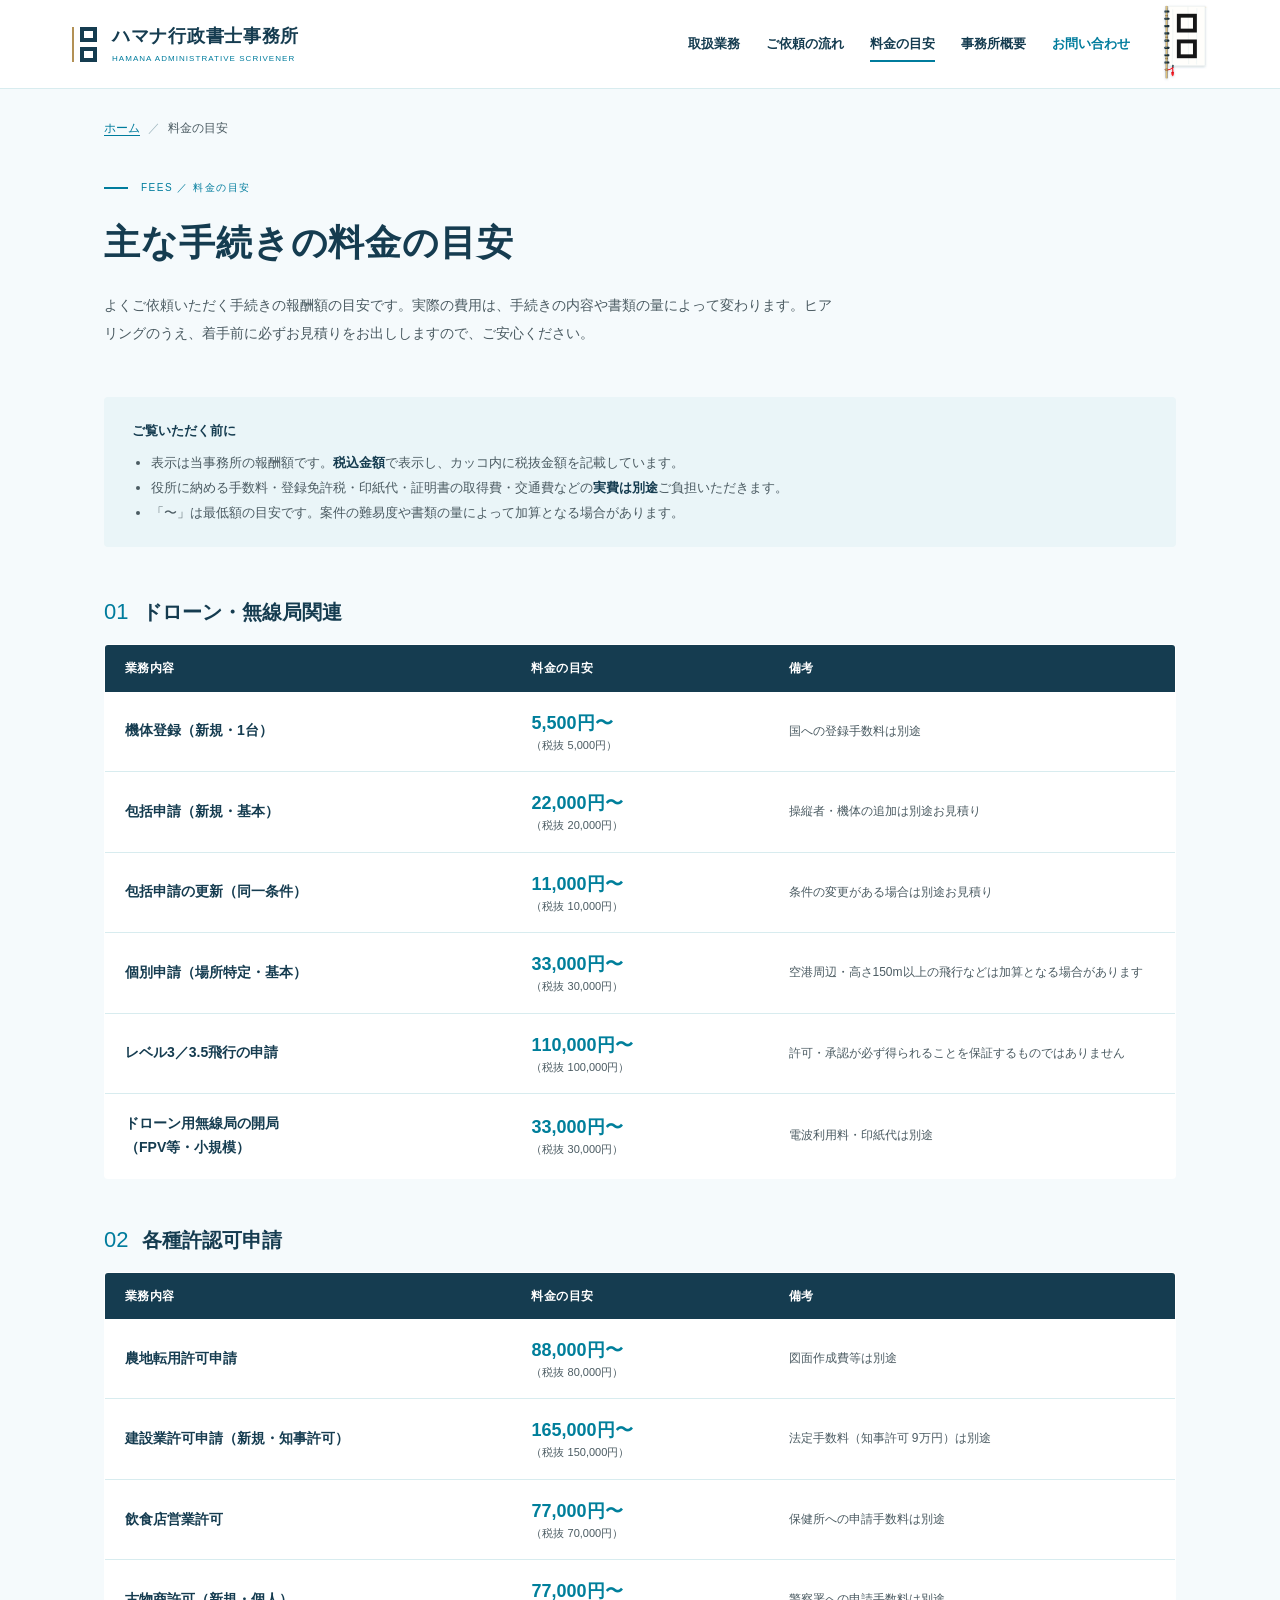
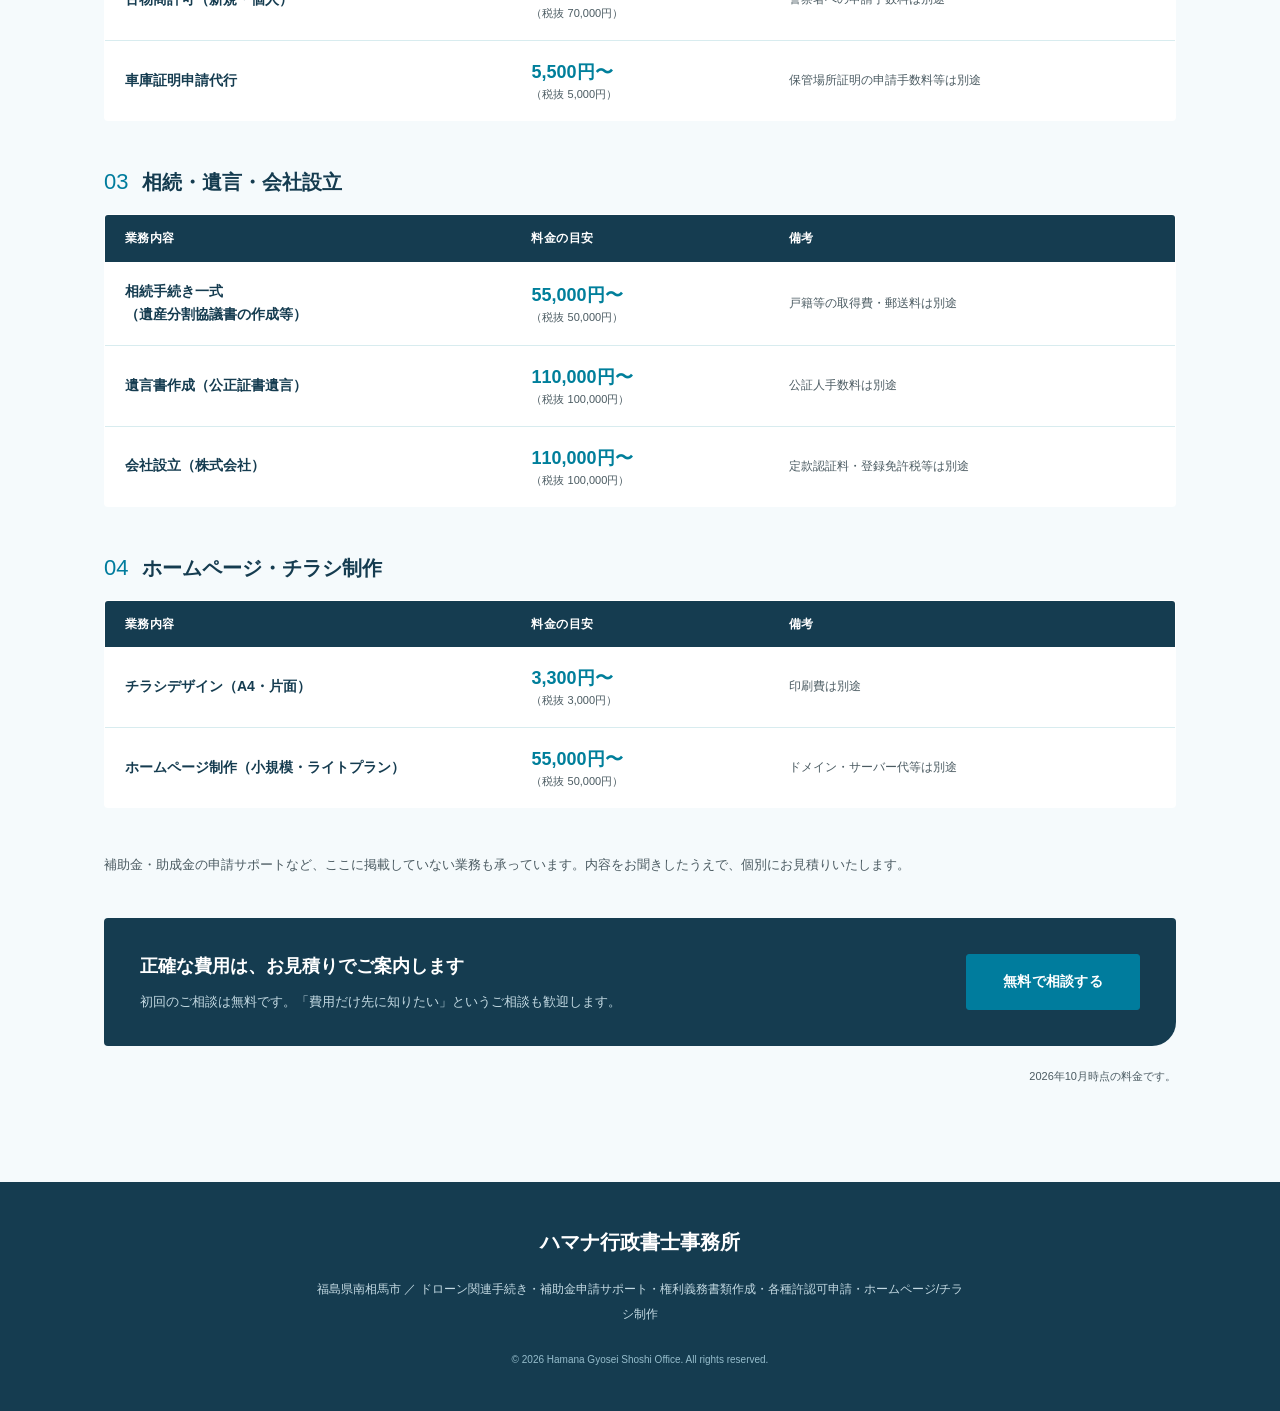
==== fees.html @ dace1928 "1013" ====
<!DOCTYPE html>
<html lang="ja">
<head>
<meta charset="UTF-8">
<meta name="viewport" content="width=device-width, initial-scale=1.0">
<title>料金の目安｜ハマナ行政書士事務所</title>
<meta name="description" content="ハマナ行政書士事務所の主な業務の料金の目安です。ドローンの機体登録・飛行許可申請、無線局の免許申請、許認可申請、相続・遺言、ホームページ・チラシ制作などの費用をご案内します。">
<link rel="icon" href="img/favicon.svg" type="image/svg+xml">
<link rel="icon" href="img/favicon.ico" sizes="any">
<link rel="icon" href="img/favicon-32.png" sizes="32x32" type="image/png">
<link rel="icon" href="img/favicon-192.png" sizes="192x192" type="image/png">
<link rel="apple-touch-icon" href="img/apple-touch-icon.png">
<link rel="stylesheet" href="css/style.css">
</head>
<body>

<!-- ヘッダー -->
<header class="site-header">
  <div class="header-inner">
    <a href="index.html" class="brand">
      <span class="brand-symbol" aria-hidden="true"><i></i><i></i></span>
      <span class="brand-wordmark">ハマナ行政書士事務所<small>HAMANA ADMINISTRATIVE SCRIVENER</small></span>
    </a>
    <nav class="site-nav" id="site-nav">
      <a href="index.html#services">取扱業務</a>
      <a href="index.html#flow">ご依頼の流れ</a>
      <a href="fees.html" aria-current="page">料金の目安</a>
      <a href="index.html#about">事務所概要</a>
      <a href="index.html#contact">お問い合わせ</a>
    </nav>
    <img src="img/flag.svg" alt="" class="header-flag" width="320" height="560">
    <button class="nav-toggle" id="nav-toggle" aria-label="メニューを開く" aria-expanded="false" aria-controls="site-nav">
      <span></span><span></span><span></span>
    </button>
  </div>
</header>

<main id="top" class="fees-page">

  <section class="fees">
    <p class="breadcrumb"><a href="index.html">ホーム</a><span aria-hidden="true">／</span>料金の目安</p>
    <div class="section-head">
      <p class="section-label">FEES ／ 料金の目安</p>
      <h1 class="fees-title">主な手続きの料金の目安</h1>
      <p class="section-desc">よくご依頼いただく手続きの報酬額の目安です。実際の費用は、手続きの内容や書類の量によって変わります。ヒアリングのうえ、着手前に必ずお見積りをお出ししますので、ご安心ください。</p>
    </div>

    <div class="fee-notice">
      <p class="fee-notice-title">ご覧いただく前に</p>
      <ul>
        <li>表示は当事務所の報酬額です。<strong>税込金額</strong>で表示し、カッコ内に税抜金額を記載しています。</li>
        <li>役所に納める手数料・登録免許税・印紙代・証明書の取得費・交通費などの<strong>実費は別途</strong>ご負担いただきます。</li>
        <li>「〜」は最低額の目安です。案件の難易度や書類の量によって加算となる場合があります。</li>
      </ul>
    </div>

    <!-- ドローン・無線局 -->
    <div class="fee-group" id="fee-drone">
      <h2 class="fee-group-title"><span class="fee-group-no">01</span>ドローン・無線局関連</h2>
      <table class="fee-table">
        <thead>
          <tr><th scope="col">業務内容</th><th scope="col">料金の目安</th><th scope="col">備考</th></tr>
        </thead>
        <tbody>
          <tr><th scope="row">機体登録（新規・1台）</th><td class="fee-price">5,500円〜<small>（税抜 5,000円）</small></td><td class="fee-note">国への登録手数料は別途</td></tr>
          <tr><th scope="row">包括申請（新規・基本）</th><td class="fee-price">22,000円〜<small>（税抜 20,000円）</small></td><td class="fee-note">操縦者・機体の追加は別途お見積り</td></tr>
          <tr><th scope="row">包括申請の更新（同一条件）</th><td class="fee-price">11,000円〜<small>（税抜 10,000円）</small></td><td class="fee-note">条件の変更がある場合は別途お見積り</td></tr>
          <tr><th scope="row">個別申請（場所特定・基本）</th><td class="fee-price">33,000円〜<small>（税抜 30,000円）</small></td><td class="fee-note">空港周辺・高さ150m以上の飛行などは加算となる場合があります</td></tr>
          <tr><th scope="row">レベル3／3.5飛行の申請</th><td class="fee-price">110,000円〜<small>（税抜 100,000円）</small></td><td class="fee-note">許可・承認が必ず得られることを保証するものではありません</td></tr>
          <tr><th scope="row">ドローン用無線局の開局<br class="only-wide">（FPV等・小規模）</th><td class="fee-price">33,000円〜<small>（税抜 30,000円）</small></td><td class="fee-note">電波利用料・印紙代は別途</td></tr>
        </tbody>
      </table>
    </div>

    <!-- 許認可 -->
    <div class="fee-group" id="fee-licenses">
      <h2 class="fee-group-title"><span class="fee-group-no">02</span>各種許認可申請</h2>
      <table class="fee-table">
        <thead>
          <tr><th scope="col">業務内容</th><th scope="col">料金の目安</th><th scope="col">備考</th></tr>
        </thead>
        <tbody>
          <tr><th scope="row">農地転用許可申請</th><td class="fee-price">88,000円〜<small>（税抜 80,000円）</small></td><td class="fee-note">図面作成費等は別途</td></tr>
          <tr><th scope="row">建設業許可申請（新規・知事許可）</th><td class="fee-price">165,000円〜<small>（税抜 150,000円）</small></td><td class="fee-note">法定手数料（知事許可 9万円）は別途</td></tr>
          <tr><th scope="row">飲食店営業許可</th><td class="fee-price">77,000円〜<small>（税抜 70,000円）</small></td><td class="fee-note">保健所への申請手数料は別途</td></tr>
          <tr><th scope="row">古物商許可（新規・個人）</th><td class="fee-price">77,000円〜<small>（税抜 70,000円）</small></td><td class="fee-note">警察署への申請手数料は別途</td></tr>
          <tr><th scope="row">車庫証明申請代行</th><td class="fee-price">5,500円〜<small>（税抜 5,000円）</small></td><td class="fee-note">保管場所証明の申請手数料等は別途</td></tr>
        </tbody>
      </table>
    </div>

    <!-- 相続・遺言・会社設立 -->
    <div class="fee-group" id="fee-documents">
      <h2 class="fee-group-title"><span class="fee-group-no">03</span>相続・遺言・会社設立</h2>
      <table class="fee-table">
        <thead>
          <tr><th scope="col">業務内容</th><th scope="col">料金の目安</th><th scope="col">備考</th></tr>
        </thead>
        <tbody>
          <tr><th scope="row">相続手続き一式<br class="only-wide">（遺産分割協議書の作成等）</th><td class="fee-price">55,000円〜<small>（税抜 50,000円）</small></td><td class="fee-note">戸籍等の取得費・郵送料は別途</td></tr>
          <tr><th scope="row">遺言書作成（公正証書遺言）</th><td class="fee-price">110,000円〜<small>（税抜 100,000円）</small></td><td class="fee-note">公証人手数料は別途</td></tr>
          <tr><th scope="row">会社設立（株式会社）</th><td class="fee-price">110,000円〜<small>（税抜 100,000円）</small></td><td class="fee-note">定款認証料・登録免許税等は別途</td></tr>
        </tbody>
      </table>
    </div>

    <!-- HP・チラシ -->
    <div class="fee-group" id="fee-creative">
      <h2 class="fee-group-title"><span class="fee-group-no">04</span>ホームページ・チラシ制作</h2>
      <table class="fee-table">
        <thead>
          <tr><th scope="col">業務内容</th><th scope="col">料金の目安</th><th scope="col">備考</th></tr>
        </thead>
        <tbody>
          <tr><th scope="row">チラシデザイン（A4・片面）</th><td class="fee-price">3,300円〜<small>（税抜 3,000円）</small></td><td class="fee-note">印刷費は別途</td></tr>
          <tr><th scope="row">ホームページ制作（小規模・ライトプラン）</th><td class="fee-price">55,000円〜<small>（税抜 50,000円）</small></td><td class="fee-note">ドメイン・サーバー代等は別途</td></tr>
        </tbody>
      </table>
    </div>

    <p class="fee-other">補助金・助成金の申請サポートなど、ここに掲載していない業務も承っています。内容をお聞きしたうえで、個別にお見積りいたします。</p>

    <div class="fee-cta">
      <div>
        <p class="fee-cta-title">正確な費用は、お見積りでご案内します</p>
        <p class="fee-cta-desc">初回のご相談は無料です。「費用だけ先に知りたい」というご相談も歓迎します。</p>
      </div>
      <a href="index.html#contact" class="btn btn-primary">無料で相談する</a>
    </div>

    <p class="fee-updated">2026年10月時点の料金です。</p>
  </section>

</main>

<footer class="site-footer">
  <div class="footer-inner">
    <p class="footer-brand">ハマナ行政書士事務所</p>
    <p class="footer-address">福島県南相馬市 ／ ドローン関連手続き・補助金申請サポート・権利義務書類作成・各種許認可申請・ホームページ/チラシ制作</p>
    <p class="footer-copy">&copy; 2026 Hamana Gyosei Shoshi Office. All rights reserved.</p>
  </div>
</footer>

<script src="js/script.js"></script>
</body>
</html>
---- css/style.css ----
/* ================================
   トークン
================================ */
:root{
  --bg: #F5FAFC;
  --bg-deep: #EAF6F7;
  --border: #D8ECEF;
  --ink: #153C50;
  --ink-soft: #4B5B62;
  --turquoise: #007C9D;
  --turquoise-deep: #007F9B;
  --pale-cyan: #B4E5DF;

  --font-body: 'Meiryo', 'メイリオ', sans-serif;
  --font-display: var(--font-body);
  --font-mono: var(--font-body);

  --max-width: 1200px;
}

*{ box-sizing: border-box; }

html{ scroll-behavior: smooth; }

body{
  margin: 0;
  background-color: var(--bg);
  color: var(--ink);
  font-family: var(--font-body);
  font-weight: 400;
  line-height: 1.85;
  -webkit-font-smoothing: antialiased;
}

@media (prefers-reduced-motion: reduce){
  html{ scroll-behavior: auto; }
  *{ animation: none !important; transition: none !important; }
}

a{ color: inherit; text-decoration: none; }

h1,h2,h3{ font-family: var(--font-display); font-weight: 800; margin: 0; color: var(--ink); }

img,svg{ display:block; max-width: 100%; }

:focus-visible{
  outline: 2px solid var(--turquoise);
  outline-offset: 3px;
}

.only-mobile{ display: none; }

/* ================================
   ヘッダー
================================ */
.site-header{
  position: sticky;
  top: 0;
  z-index: 50;
  background: var(--turquoise);
  border-bottom: 2px solid var(--ink);
}

.header-inner{
  max-width: var(--max-width);
  margin: 0 auto;
  padding: 16px 24px;
  display: flex;
  align-items: center;
  gap: 24px;
}

.brand{
  display: flex;
  align-items: center;
  gap: 10px;
  margin-right: auto;
}

.brand-logo{ height: 80px; width: auto; }

.site-nav{ display: flex; gap: 28px; font-size: .92rem; }
.site-nav a{ position: relative; padding: 4px 0; color: #fff; }
.site-nav a::after{
  content: "";
  position: absolute;
  left: 0; right: 0; bottom: -2px;
  height: 2px;
  background: var(--ink);
  transform: scaleX(0);
  transform-origin: left;
  transition: transform .25s ease;
}
.site-nav a:hover::after{ transform: scaleX(1); }

.nav-toggle{
  display: none;
  flex-direction: column;
  justify-content: center;
  gap: 5px;
  width: 32px;
  height: 32px;
  background: none;
  border: none;
  cursor: pointer;
  padding: 0;
}
.nav-toggle span{
  height: 1.5px;
  background: #fff;
  width: 100%;
  transition: transform .2s ease, opacity .2s ease;
}

/* ================================
   ヒーロー
================================ */
.hero{
  position: relative;
  max-width: var(--max-width);
  margin: 0 auto;
  padding: 96px 24px 120px;
  overflow: visible;
}

.hero-inner{ max-width: 640px; }

.eyebrow{
  font-family: var(--font-mono);
  font-size: .78rem;
  letter-spacing: .14em;
  color: var(--turquoise);
  margin: 0 0 22px;
}

.hero-lead{
  margin: 28px 0 40px;
  color: var(--ink-soft);
  font-size: 1rem;
  max-width: 46ch;
}

.btn{
  display: inline-block;
  padding: 14px 30px;
  font-size: .92rem;
  font-family: var(--font-body);
  font-weight: 700;
  letter-spacing: .02em;
  border: 1px solid var(--turquoise);
  cursor: pointer;
  transition: background .2s ease, color .2s ease, border-color .2s ease;
}
.btn-primary{ background: var(--turquoise); border-color: var(--turquoise); color: #fff; }
.btn-primary:hover{ background: var(--turquoise-deep); border-color: var(--turquoise-deep); }
.btn-block{ width: 100%; text-align: center; }

/* ================================
   ミシン目区切り
================================ */
.perforation{
  max-width: var(--max-width);
  margin: 0 auto;
  border-top: 2px dashed var(--pale-cyan);
}

/* ================================
   共通：セクション見出し
================================ */
.section-head{
  max-width: var(--max-width);
  margin: 0 auto;
  padding: 88px 24px 40px;
}
.section-label{
  font-family: var(--font-mono);
  font-size: .76rem;
  letter-spacing: .12em;
  color: var(--turquoise);
  margin: 0 0 18px;
}
.section-head h2{
  font-size: clamp(1.5rem, 3vw, 2rem);
  line-height: 1.6;
}
.section-desc{
  margin-top: 20px;
  color: var(--ink-soft);
  max-width: 62ch;
  font-size: .95rem;
}

/* ================================
   取扱業務
================================ */
.services{ max-width: var(--max-width); margin: 0 auto; padding: 0 24px 40px; }

.service-grid{
  display: grid;
  grid-template-columns: repeat(2, 1fr);
  gap: 1px;
  background: var(--border);
  border: 1px solid var(--border);
}

.service-card{
  display: block;
  background: var(--bg);
  padding: 40px 36px;
  position: relative;
  text-decoration: none;
  transition: background .2s ease;
}

.service-card-wide{ grid-column: 1 / -1; }
.service-card-wide .card-desc,
.service-card-wide .card-list{ max-width: 640px; }

.service-card:hover,
.service-card:focus-visible{
  background: var(--pale-cyan);
}

.card-no{
  font-family: var(--font-mono);
  font-size: .72rem;
  letter-spacing: .08em;
  color: var(--turquoise);
  margin: 0 0 22px;
}

.card-icon{ width: 44px; height: 44px; color: var(--turquoise); margin-bottom: 20px; }
.card-icon svg{ width: 100%; height: 100%; }

.card-title{
  font-size: 1.2rem;
  font-weight: 800;
  line-height: 1.5;
  margin-bottom: 16px;
}

.card-desc{
  color: var(--ink-soft);
  font-size: .88rem;
  margin: 0 0 20px;
}

.card-list{
  list-style: none;
  margin: 0 0 24px;
  padding: 20px 0 0;
  border-top: 1px solid var(--border);
}

.card-list li{
  position: relative;
  padding-left: 22px;
  font-size: .88rem;
  color: var(--ink);
}

.card-list li + li{ margin-top: 10px; }

.card-list li::before{
  content: "✓";
  position: absolute;
  left: 0;
  top: 0;
  color: var(--turquoise);
  font-family: var(--font-mono);
  font-size: .82rem;
}

.card-more{
  display: inline-flex;
  align-items: center;
  gap: 6px;
  font-family: var(--font-mono);
  font-size: .78rem;
  letter-spacing: .06em;
  color: var(--turquoise);
}

.card-more span{ transition: transform .2s ease; }
.service-card:hover .card-more span{ transform: translateX(4px); }

/* ================================
   ご依頼の流れ
================================ */
.flow{ max-width: var(--max-width); margin: 0 auto; padding: 0 24px 40px; }

.flow-list{
  list-style: none;
  margin: 0;
  padding: 0;
  display: grid;
  grid-template-columns: repeat(4, 1fr);
  gap: 0;
}

.flow-step{
  padding: 32px 28px 32px 0;
  border-top: 1px solid var(--border);
  position: relative;
}

.flow-num{
  display: block;
  font-family: var(--font-mono);
  font-size: 1.6rem;
  color: var(--turquoise);
  opacity: .7;
  margin-bottom: 16px;
}

.flow-step h3{ font-size: 1rem; font-weight: 700; margin-bottom: 10px; }
.flow-step p{ font-size: .86rem; color: var(--ink-soft); margin: 0; }

/* ================================
   事務所概要
================================ */
.about{ max-width: var(--max-width); margin: 0 auto; padding: 0 24px 40px; }

.about-card{
  border: 1px solid var(--turquoise);
  padding: 6px;
}

.about-table{ margin: 0; border: 1px solid var(--border); }

.about-row{
  display: grid;
  grid-template-columns: 180px 1fr;
  border-top: 1px solid var(--border);
}
.about-row:first-child{ border-top: none; }

.about-row dt{
  margin: 0;
  padding: 18px 22px;
  font-family: var(--font-mono);
  font-size: .82rem;
  color: var(--turquoise-deep);
  background: var(--pale-cyan);
  border-right: 1px solid var(--border);
}
.about-row dd{
  margin: 0;
  padding: 18px 22px;
  font-size: .92rem;
}

/* ================================
   お問い合わせ
================================ */
.contact{ max-width: var(--max-width); margin: 0 auto; padding: 0 24px 120px; }

.form-row-group{
  display: grid;
  grid-template-columns: 1fr 1fr;
  gap: 0 32px;
}

.form-row{ margin-bottom: 22px; }
.form-row label{
  display: block;
  font-size: .86rem;
  margin-bottom: 8px;
  color: var(--ink-soft);
}
.req{
  font-family: var(--font-mono);
  font-size: .65rem;
  color: var(--turquoise-deep);
  border: 1px solid var(--turquoise-deep);
  padding: 1px 6px;
  margin-left: 8px;
  vertical-align: middle;
}
.form-row input,
.form-row select,
.form-row textarea{
  width: 100%;
  padding: 12px 14px;
  font-family: var(--font-body);
  font-size: .92rem;
  background: #fff;
  border: 1px solid var(--border);
  color: var(--ink);
}
.form-row input:focus,
.form-row select:focus,
.form-row textarea:focus{
  border-color: var(--turquoise);
}

.form-note{
  margin-top: 16px;
  font-size: .76rem;
  color: var(--ink-soft);
  line-height: 1.7;
}

/* ================================
   フッター
================================ */
.site-footer{
  border-top: 1px solid var(--ink);
  padding: 40px 24px;
}
.footer-inner{
  max-width: var(--max-width);
  margin: 0 auto;
  text-align: center;
}
.footer-brand{ font-family: var(--font-display); font-weight: 800; font-size: 1rem; margin: 0 0 10px; }
.footer-address{ font-size: .78rem; color: var(--ink-soft); margin: 0 0 14px; }
.footer-copy{ font-family: var(--font-mono); font-size: .68rem; color: var(--ink-soft); margin: 0; }

/* ================================
   レスポンシブ
================================ */
@media (max-width: 900px){
  .service-grid{ grid-template-columns: 1fr; }
  .flow-list{ grid-template-columns: repeat(2, 1fr); }
  .flow-step{ padding-right: 0; }
  .form-row-group{ grid-template-columns: 1fr; }

  .site-nav{
    position: fixed;
    top: 66px;
    left: 0;
    right: 0;
    background: var(--bg);
    border-bottom: 1px solid var(--border);
    flex-direction: column;
    gap: 0;
    padding: 8px 24px 20px;
    transform: translateY(-8px);
    opacity: 0;
    pointer-events: none;
    transition: transform .2s ease, opacity .2s ease;
  }
  .site-nav.is-open{
    transform: translateY(0);
    opacity: 1;
    pointer-events: auto;
  }
  .site-nav a{ padding: 12px 0; border-top: 1px solid var(--border); color: var(--ink); }

  .nav-toggle{ display: flex; }
}

@media (max-width: 640px){
  .only-mobile{ display: inline; }

  .hero{ padding: 64px 20px 72px; }
  .service-card{ padding: 32px 24px; }
  .card-title{ font-size: 1.08rem; }
  .about-row{ grid-template-columns: 1fr; }
  .about-row dt{ border-right: none; border-bottom: 1px solid var(--border); }
}

/* 空色のバナーと旗のモチーフを軸にした共通レイアウト */
.sr-only{position:absolute;width:1px;height:1px;padding:0;margin:-1px;overflow:hidden;clip:rect(0,0,0,0);white-space:nowrap;border:0}
section[id],main[id]{scroll-margin-top:100px}
.site-header{background:rgba(255,255,255,.97);border-bottom:1px solid var(--border)}
.header-inner{min-height:88px;padding:18px 32px;gap:32px}
.brand{gap:13px;flex-shrink:0}
.brand-symbol{width:27px;display:grid;gap:5px;border-left:2px solid #b39155;padding-left:6px}
.brand-symbol i{display:block;width:17px;height:15px;border:4px solid var(--ink)}
.brand-wordmark{font-size:18px;font-weight:800;letter-spacing:.04em;line-height:1.5}
.brand-wordmark small{display:block;font-size:8px;font-weight:500;letter-spacing:.13em;color:var(--turquoise);margin-top:3px}
.site-nav{gap:26px;font-size:13px;font-weight:700}
.site-nav a{color:var(--ink);white-space:nowrap}
.site-nav a:last-child{color:var(--turquoise)}
.header-flag{flex-shrink:0;height:80px;width:auto;margin:-14px 0}
.nav-toggle{flex-shrink:0;width:40px;height:40px;padding:7px}
.nav-toggle span{background:var(--ink);height:2px}
.nav-toggle[aria-expanded="true"] span:first-child{transform:translateY(7px) rotate(45deg)}
.nav-toggle[aria-expanded="true"] span:nth-child(2){opacity:0}
.nav-toggle[aria-expanded="true"] span:last-child{transform:translateY(-7px) rotate(-45deg)}
.hero{max-width:1440px;padding:24px 32px 0}
.hero-banner{width:100%;height:auto;border-radius:5px 5px 48px 5px;background:#007ca9}
.hero-inner{max-width:1136px;margin:auto;padding:54px 0 60px;display:grid;grid-template-columns:1fr 1.15fr;gap:72px;align-items:start}
.eyebrow{font-size:10px;letter-spacing:.15em;margin:0;padding-top:7px}
.eyebrow span{display:block;margin-top:18px;font-family:var(--font-body);font-size:clamp(21px,2.5vw,29px);font-weight:700;letter-spacing:.025em;color:var(--ink);line-height:1.8}
.hero-lead{max-width:none;margin:0;font-size:14px;line-height:2.2}
.perforation{border-top:1px solid var(--border);max-width:1136px}
.services,.flow,.about,.contact{padding:0 32px 88px}
.section-head{padding:72px 0 36px;max-width:none}
.section-label{font-size:10px;letter-spacing:.15em;font-weight:500;margin-bottom:16px;display:flex;align-items:center;gap:13px}
.section-label::before{content:"";width:24px;height:2px;background:var(--turquoise)}
.section-head h2{font-size:clamp(25px,3vw,36px);letter-spacing:.025em;line-height:1.6}
.section-desc{font-size:14px;max-width:740px;line-height:2}
.service-grid{gap:20px;background:none;border:0}
.service-card{padding:36px;background:#fff;border:1px solid var(--border);border-radius:4px 4px 24px 4px;display:flex;flex-direction:column;transition:transform .2s,border-color .2s,box-shadow .2s}
.service-card:hover,.service-card:focus-visible{background:#fff;border-color:#75c7d6;transform:translateY(-3px);box-shadow:0 12px 28px #153c500b}
.service-card:first-child{border-top:4px solid #0d96b6;background:#edf8fb}
.card-no{font-size:10px;margin-bottom:24px}
.card-icon{width:120px;height:88px;margin-bottom:22px;flex-shrink:0}
.card-title{font-size:22px;line-height:1.55;margin-bottom:18px}
.card-desc{font-size:13px;line-height:2}
.card-list{font-size:13px;margin-bottom:26px}
.card-list li{font-size:13px}
.card-more{margin-top:auto;justify-content:space-between;padding-top:18px;border-top:1px solid var(--border);font-family:var(--font-body);font-weight:700;font-size:12px}
.card-more span{font-size:22px;line-height:1}
.service-card-wide{background:var(--ink);color:white;position:relative}
.service-card-wide:hover,.service-card-wide:focus-visible{background:#1c4b61}
.service-card-wide .card-title,.service-card-wide .card-list li{color:white}
.service-card-wide .card-desc{color:#d8e9ef;max-width:850px}
.service-card-wide .card-no,.service-card-wide .card-icon,.service-card-wide .card-more,.service-card-wide .card-list li::before{color:#86deed}
.service-card-wide .card-list,.service-card-wide .card-more{border-color:#ffffff30}
.flow-list{gap:24px}
.flow-step{padding:24px 0 0;border-top:2px solid #b8dfe7}
.flow-num{font-size:32px;opacity:1;font-weight:400;margin-bottom:18px}
.flow-step h3{font-size:16px}
.flow-step p{font-size:13px;line-height:2}
.about{display:grid;grid-template-columns:1fr 1.65fr;gap:64px;padding-top:80px}
.about .section-head{padding:0}
.about-card{padding:0;border:0;background:#fff;border-radius:4px;overflow:hidden}
.about-table{border:0}
.about-row{grid-template-columns:125px 1fr}
.about-row dt{background:#eaf5f8;border:0;padding:22px 20px;font-family:var(--font-body);font-size:12px;font-weight:700}
.about-row dd{padding:22px 24px;font-size:13px;line-height:1.9}
.contact{max-width:960px;padding-bottom:96px}
.contact .section-head{text-align:center}
.contact .section-label{justify-content:center}
.contact .section-desc{margin:20px auto 0}
.contact-form{padding:40px;background:#fff;border:1px solid var(--border);border-radius:6px 6px 28px 6px}
.contact-status{font-size:13px;padding:16px 20px;background:#eff7fa;border-left:3px solid #168ca9;margin:0 0 30px;color:var(--ink-soft)}
.contact-status.is-error{background:#fdf1f0;border-left-color:#c0392b;color:#7a2a22}
.form-row label{font-size:13px;font-weight:700;color:var(--ink)}
.form-row input,.form-row select,.form-row textarea{font-size:16px;border-radius:3px;min-width:0;max-width:100%;background:#fbfdfe}
.form-row textarea{resize:vertical}
.btn{border-radius:3px;font-size:14px}
.btn:disabled{background:#dce8ed;border-color:#dce8ed;color:#506974;cursor:not-allowed}
.form-note{text-align:center}
.site-footer{background:#153c50;color:#fff;border:0;padding:42px 32px}
.footer-brand{font-size:20px;color:white}
.footer-address{max-width:650px;margin:16px auto 24px;color:#c4dae3;line-height:2}
.footer-copy{color:#96bdcc;font-size:10px}
@media(min-width:901px){.site-nav{visibility:visible!important}}
@media(max-width:900px){
  .header-inner{min-height:80px;padding:16px 24px}
  .header-flag{display:none}
  .site-nav{position:absolute;top:100%;visibility:hidden;background:#fff;box-shadow:0 18px 25px #153c5010}
  .site-nav.is-open{visibility:visible}
  .hero{padding:20px 24px 0}
  .hero-inner{gap:32px;padding:36px 0 44px}
  .eyebrow span{font-size:22px}
  .service-grid{grid-template-columns:repeat(2,minmax(0,1fr))}
  .service-card{padding:26px}
  .card-title{font-size:19px}
  .flow-list{gap:32px}
  .about{grid-template-columns:1fr;gap:28px;padding-top:56px}
}
@media(max-width:600px){
  section[id],main[id]{scroll-margin-top:85px}
  .header-inner{min-height:74px;padding:14px 18px;gap:10px}
  .brand{gap:10px}
  .brand-wordmark{font-size:15px;letter-spacing:0}
  .brand-wordmark small{font-size:6.5px}
  .hero{padding:12px 12px 0}
  .hero-banner{border-radius:3px 3px 20px 3px}
  .hero-inner{grid-template-columns:1fr;padding:30px 12px 36px;gap:22px}
  .eyebrow span{font-size:23px;margin-top:12px}
  .hero-lead{font-size:13px}
  .services,.flow,.about,.contact{padding-left:24px;padding-right:24px;padding-bottom:52px}
  .section-head{padding:48px 0 26px}
  .section-head h2{font-size:25px}
  .section-desc{font-size:13px}
  .service-grid{grid-template-columns:1fr;gap:16px}
  .service-card{padding:28px 24px}
  .card-title{font-size:21px}
  .flow-list{grid-template-columns:1fr;gap:24px}
  .flow-step{padding-left:52px;position:relative}
  .flow-num{position:absolute;left:0;top:20px;font-size:25px}
  .about-row{grid-template-columns:1fr}
  .about-row dt{padding:12px 18px}
  .about-row dd{padding:16px 18px}
  .contact .section-head{text-align:left}
  .contact .section-label{justify-content:flex-start}
  .contact-form{padding:24px 18px}
  .contact-status{padding:12px;font-size:12px}
  .form-row-group{gap:0}
}

/* ================================
   料金の目安（トップからのリンク）
================================ */
.fee-link{display:grid;grid-template-columns:auto 1fr auto;align-items:center;gap:28px;margin-top:20px;padding:26px 36px;background:#fff;border:1px solid var(--border);border-left:4px solid var(--turquoise);border-radius:4px 4px 24px 4px;transition:transform .2s,border-color .2s,box-shadow .2s}
.fee-link:hover,.fee-link:focus-visible{border-color:#75c7d6;border-left-color:var(--turquoise);transform:translateY(-3px);box-shadow:0 12px 28px #153c500b}
.fee-link-label{font-size:10px;letter-spacing:.15em;color:var(--turquoise);white-space:nowrap}
.fee-link-text{font-size:13px;color:var(--ink-soft)}
.fee-link-text strong{display:block;margin-top:2px;font-size:18px;color:var(--ink)}
.fee-link-arrow{font-size:24px;line-height:1;color:var(--turquoise);transition:transform .2s}
.fee-link:hover .fee-link-arrow{transform:translateX(4px)}

/* ================================
   料金の目安ページ
================================ */
.site-nav a[aria-current="page"]::after{transform:scaleX(1);background:var(--turquoise)}
.fees{max-width:1136px;margin:0 auto;padding:0 32px 96px}
.breadcrumb{margin:28px 0 0;font-size:12px;color:var(--ink-soft)}
.breadcrumb a{color:var(--turquoise);text-decoration:underline;text-underline-offset:3px}
.breadcrumb span{margin:0 8px;color:#9fb6bf}
.fees .section-head{padding-top:40px}
.fees-title{font-size:clamp(25px,3vw,36px);letter-spacing:.025em;line-height:1.6}
.fee-notice{padding:22px 28px;background:#eaf5f8;border-radius:4px;margin-bottom:48px}
.fee-notice-title{margin:0 0 8px;font-size:13px;font-weight:700}
.fee-notice ul{margin:0;padding-left:1.2em}
.fee-notice li{font-size:13px;line-height:1.9;color:var(--ink-soft)}
.fee-notice strong{color:var(--ink)}
.fee-group{margin-bottom:44px;scroll-margin-top:100px}
.fee-group-title{display:flex;align-items:baseline;gap:14px;font-size:20px;line-height:1.5;margin-bottom:16px}
.fee-group-no{font-size:22px;font-weight:400;color:var(--turquoise)}
.fee-table{width:100%;border-collapse:collapse;background:#fff;border:1px solid var(--border);border-radius:4px;overflow:hidden}
.fee-table thead th{padding:12px 20px;background:var(--ink);color:#fff;font-size:12px;font-weight:700;text-align:left;letter-spacing:.04em}
.fee-table tbody tr+tr{border-top:1px solid var(--border)}
.fee-table tbody th{width:38%;padding:18px 20px;font-size:14px;font-weight:700;text-align:left;line-height:1.7}
.fee-price{width:24%;padding:18px 20px;font-size:18px;font-weight:700;color:var(--turquoise-deep);white-space:nowrap;line-height:1.5}
.fee-price small{display:block;font-size:11px;font-weight:400;color:var(--ink-soft)}
.fee-note{padding:18px 20px;font-size:12px;line-height:1.8;color:var(--ink-soft)}
.fee-other{margin:8px 0 40px;font-size:13px;line-height:2;color:var(--ink-soft)}
.fee-cta{display:flex;align-items:center;justify-content:space-between;gap:28px;padding:32px 36px;background:var(--ink);border-radius:4px 4px 24px 4px}
.fee-cta-title{margin:0;font-size:18px;font-weight:700;color:#fff}
.fee-cta-desc{margin:6px 0 0;font-size:13px;color:#c4dae3}
.fee-cta .btn{flex-shrink:0;padding:14px 36px}
.fee-updated{margin:20px 0 0;font-size:11px;color:var(--ink-soft);text-align:right}
@media(max-width:900px){
  .fee-link{grid-template-columns:1fr auto;gap:8px 20px;padding:22px 26px}
  .fee-link-label{grid-column:1 / -1}
  .only-wide{display:none}
}
@media(max-width:600px){
  .fee-link{padding:20px 22px}
  .fee-link-text strong{font-size:16px}
  .fees{padding:0 20px 56px}
  .fees .section-head{padding-top:28px}
  .fees-title{font-size:25px}
  .fee-notice{padding:18px 18px;margin-bottom:36px}
  .fee-notice li{font-size:12px}
  .fee-group-title{font-size:18px}
  .fee-table thead{display:none}
  .fee-table,.fee-table tbody,.fee-table tr,.fee-table th,.fee-table td{display:block;width:auto}
  .fee-table tbody tr{padding:16px 18px}
  .fee-table tbody th,.fee-price,.fee-note{padding:0;width:auto}
  .fee-table tbody th{font-size:14px}
  .fee-price{margin-top:6px;font-size:18px;white-space:normal}
  .fee-price small{display:inline;margin-left:6px}
  .fee-note{margin-top:6px}
  .fee-cta{flex-direction:column;align-items:stretch;padding:26px 22px}
  .fee-cta .btn{text-align:center}
  .fee-updated{text-align:left}
}
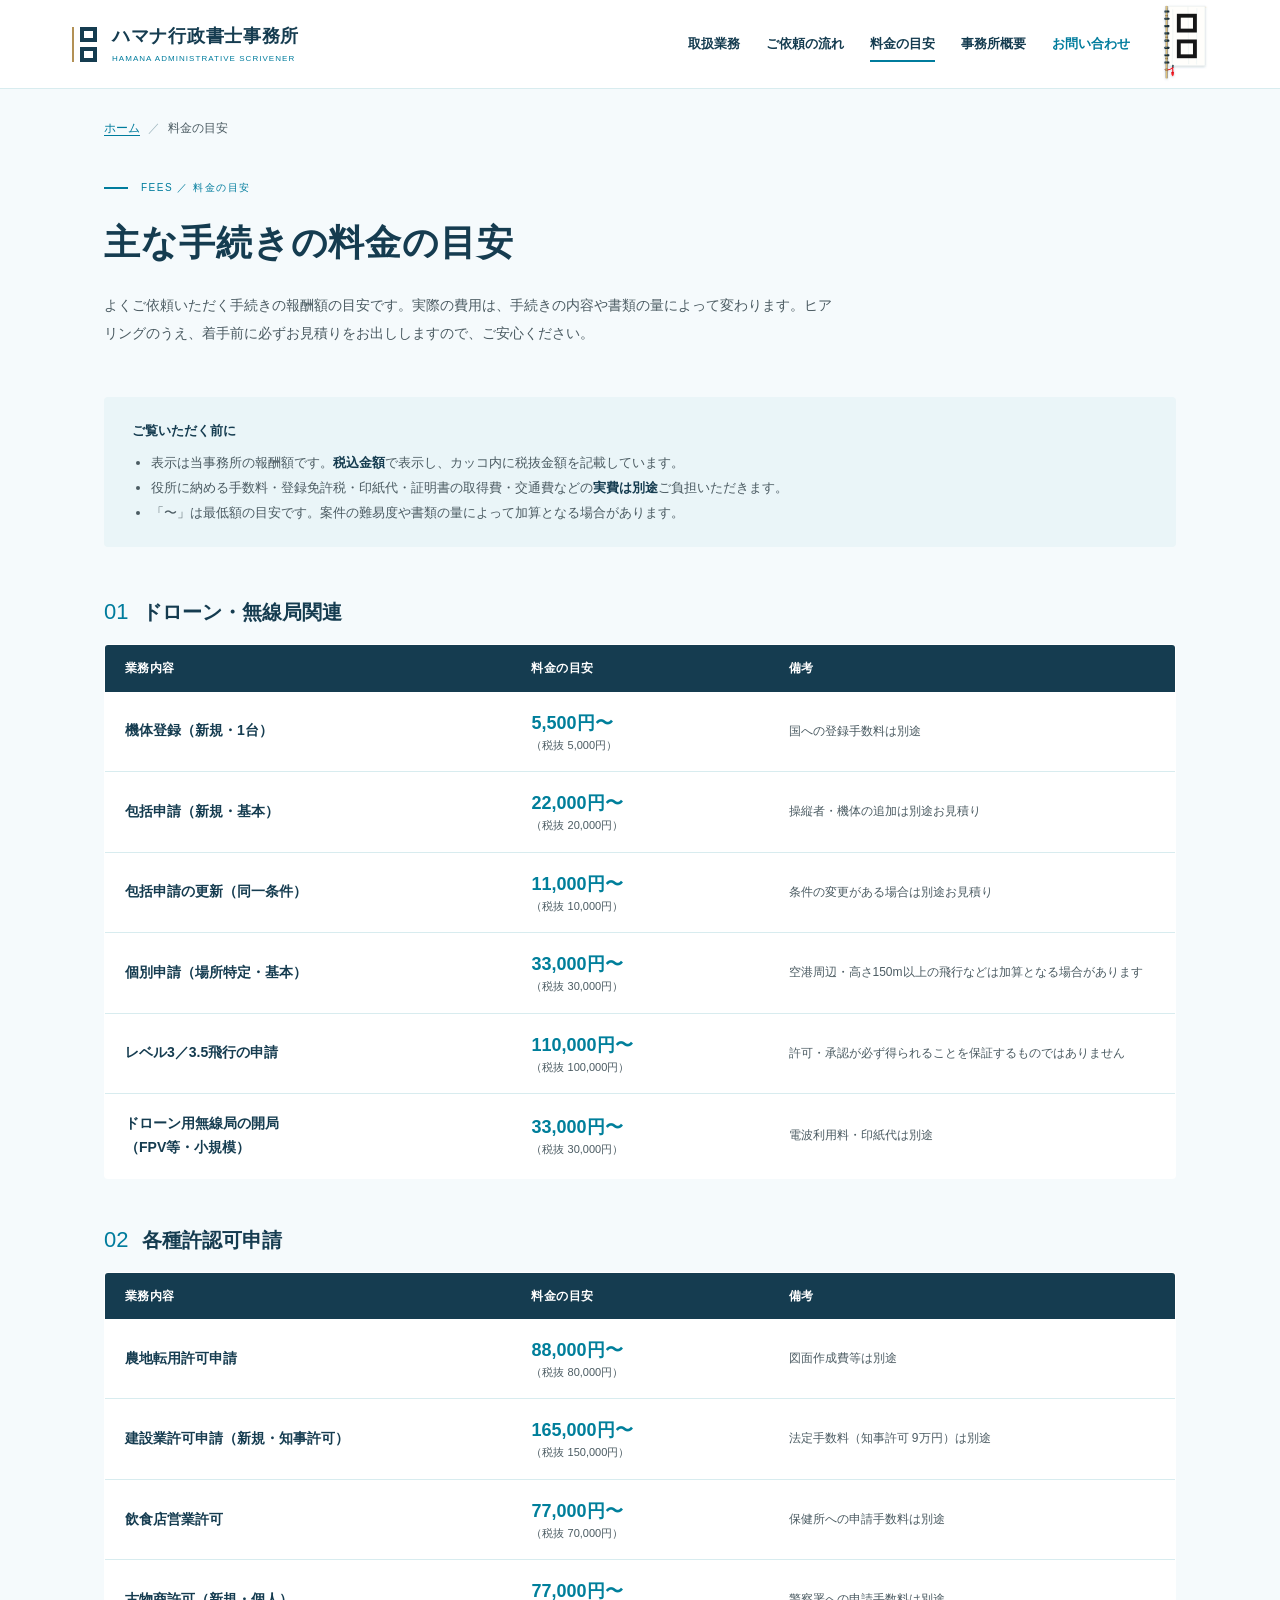
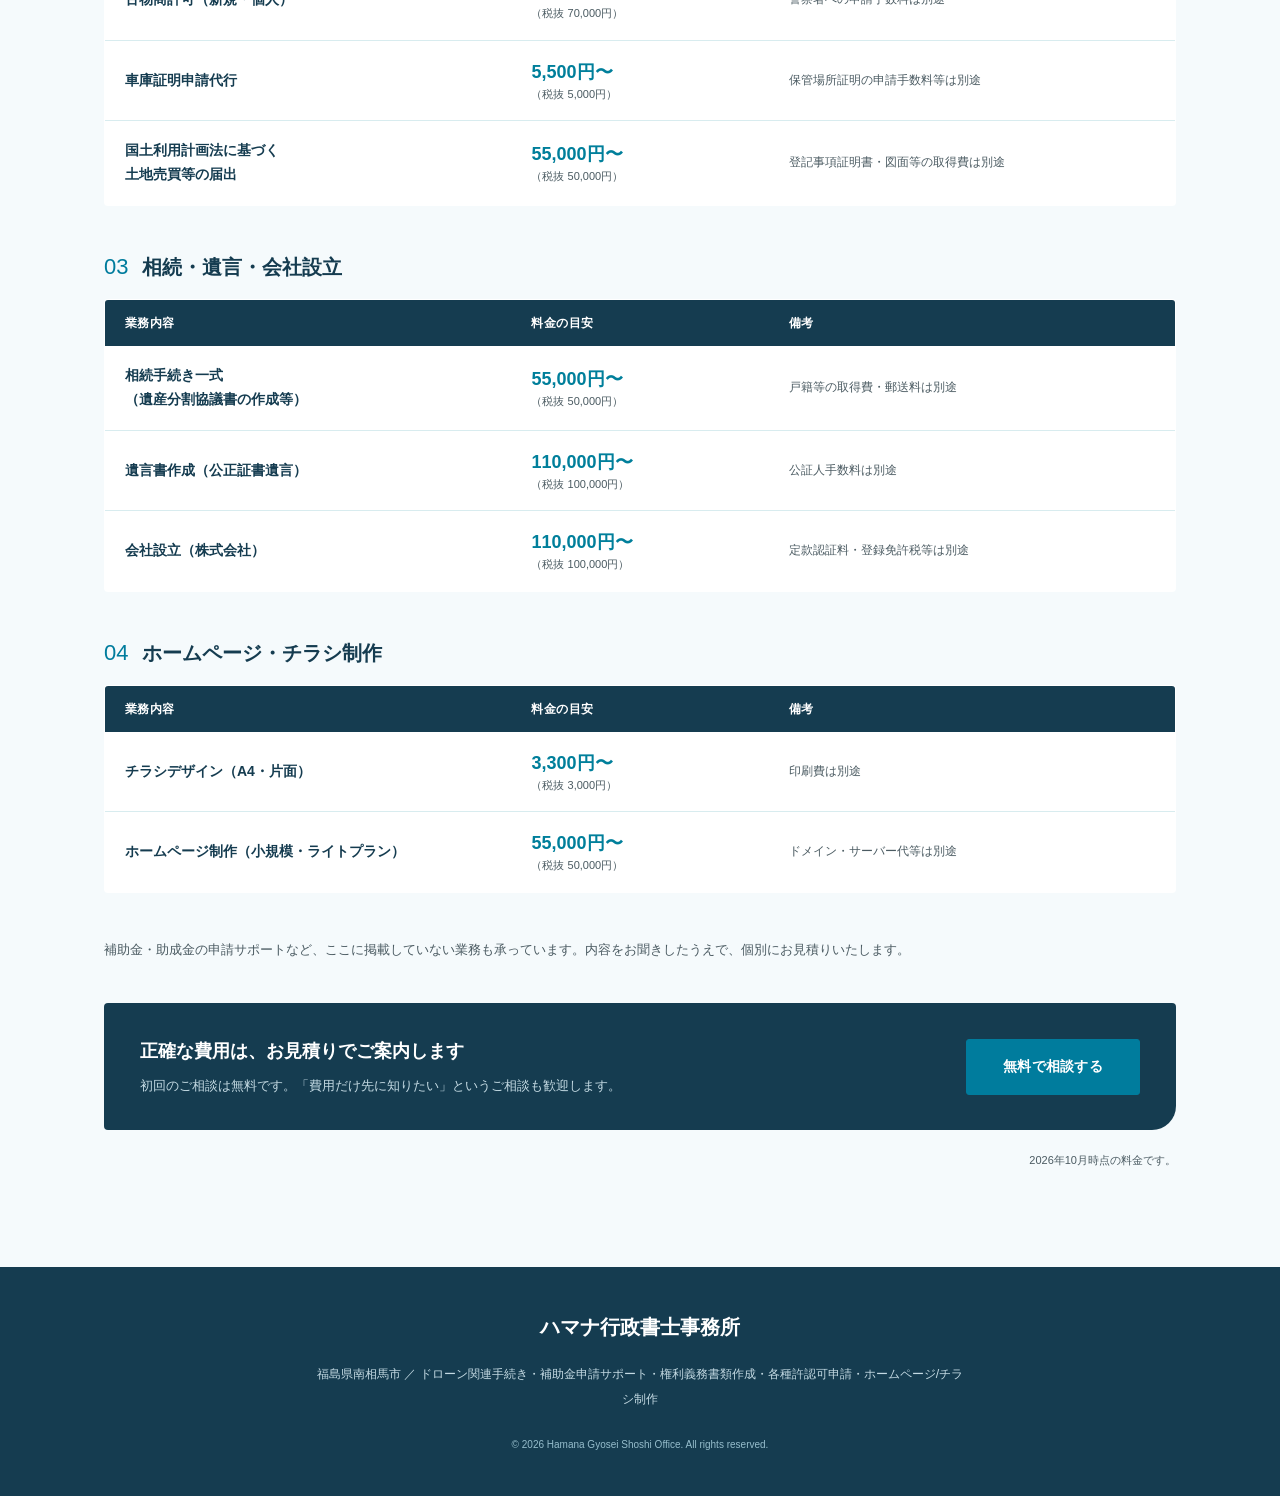
==== commit c2399551: "1014" ====
--- a/fees.html
+++ b/fees.html
@@ -85,6 +85,7 @@
           <tr><th scope="row">飲食店営業許可</th><td class="fee-price">77,000円〜<small>（税抜 70,000円）</small></td><td class="fee-note">保健所への申請手数料は別途</td></tr>
           <tr><th scope="row">古物商許可（新規・個人）</th><td class="fee-price">77,000円〜<small>（税抜 70,000円）</small></td><td class="fee-note">警察署への申請手数料は別途</td></tr>
           <tr><th scope="row">車庫証明申請代行</th><td class="fee-price">5,500円〜<small>（税抜 5,000円）</small></td><td class="fee-note">保管場所証明の申請手数料等は別途</td></tr>
+          <tr><th scope="row">国土利用計画法に基づく<br class="only-wide">土地売買等の届出</th><td class="fee-price">55,000円〜<small>（税抜 50,000円）</small></td><td class="fee-note">登記事項証明書・図面等の取得費は別途</td></tr>
         </tbody>
       </table>
     </div>
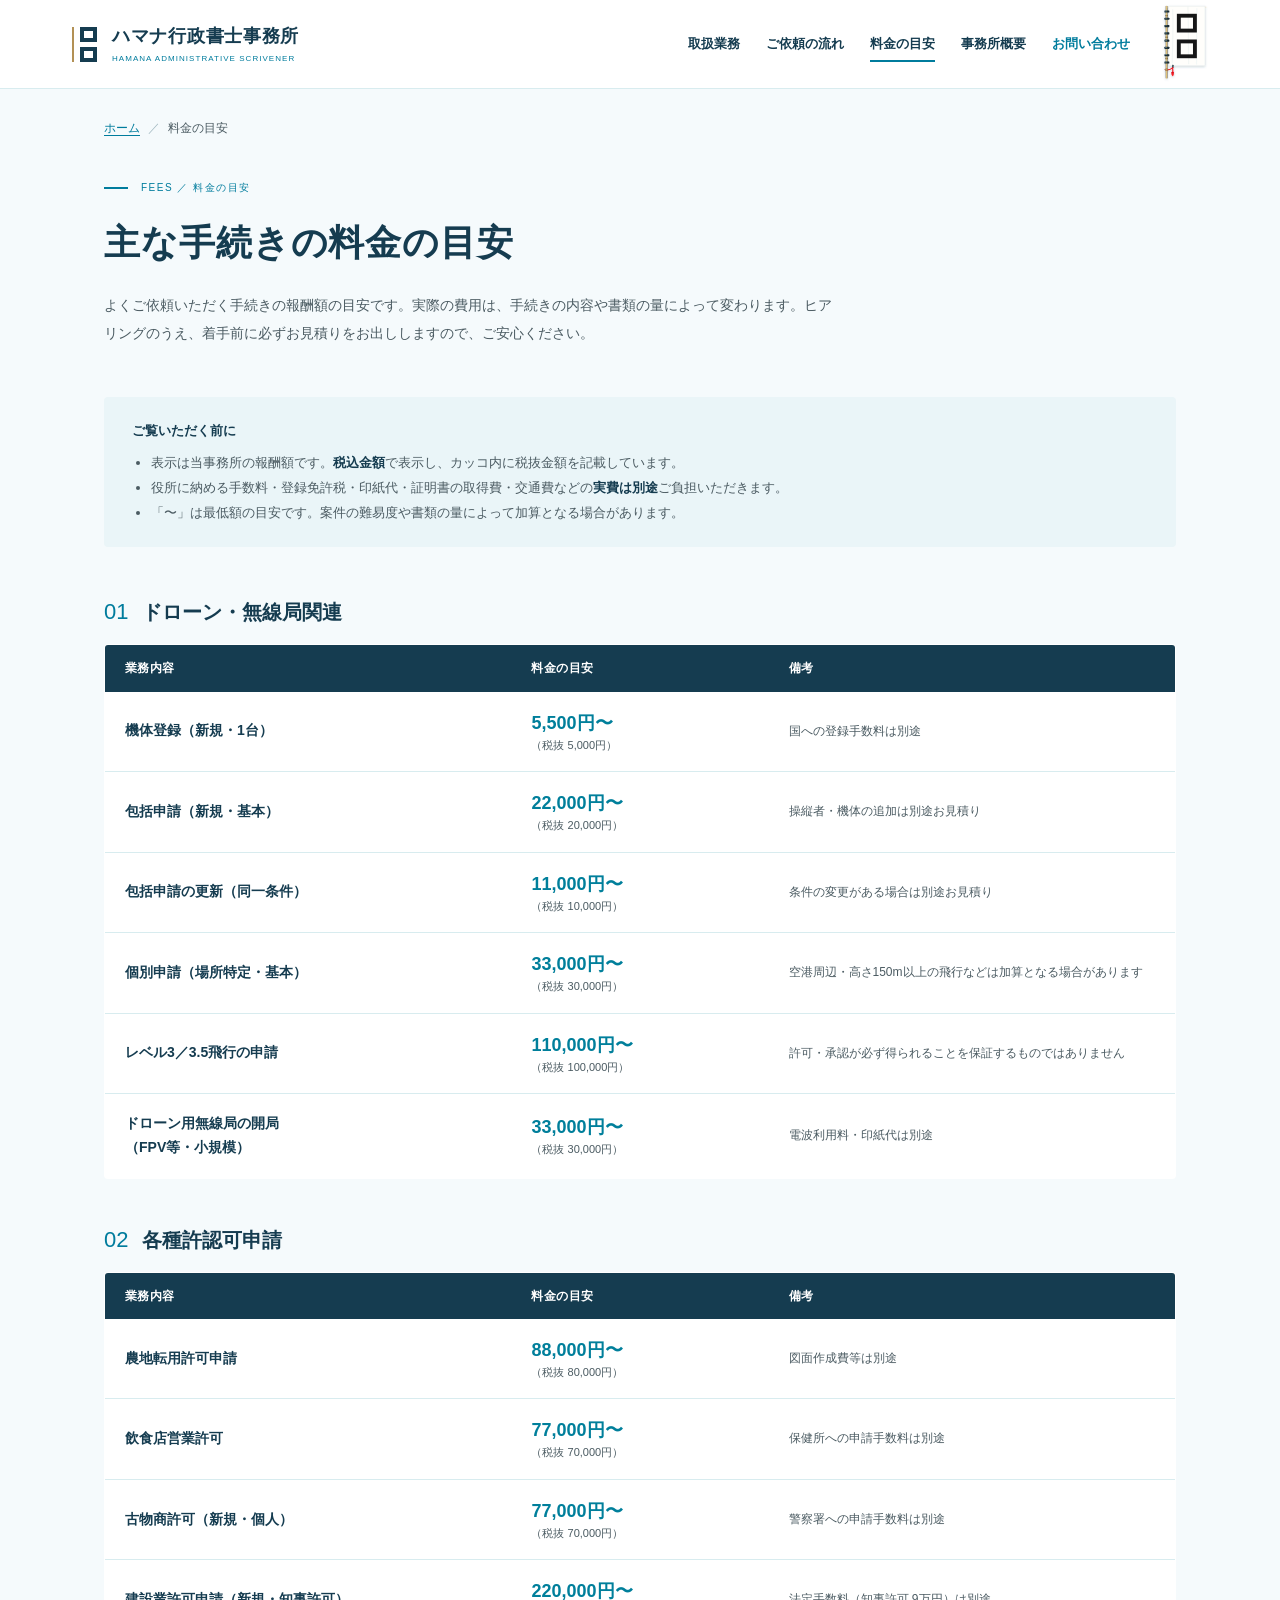
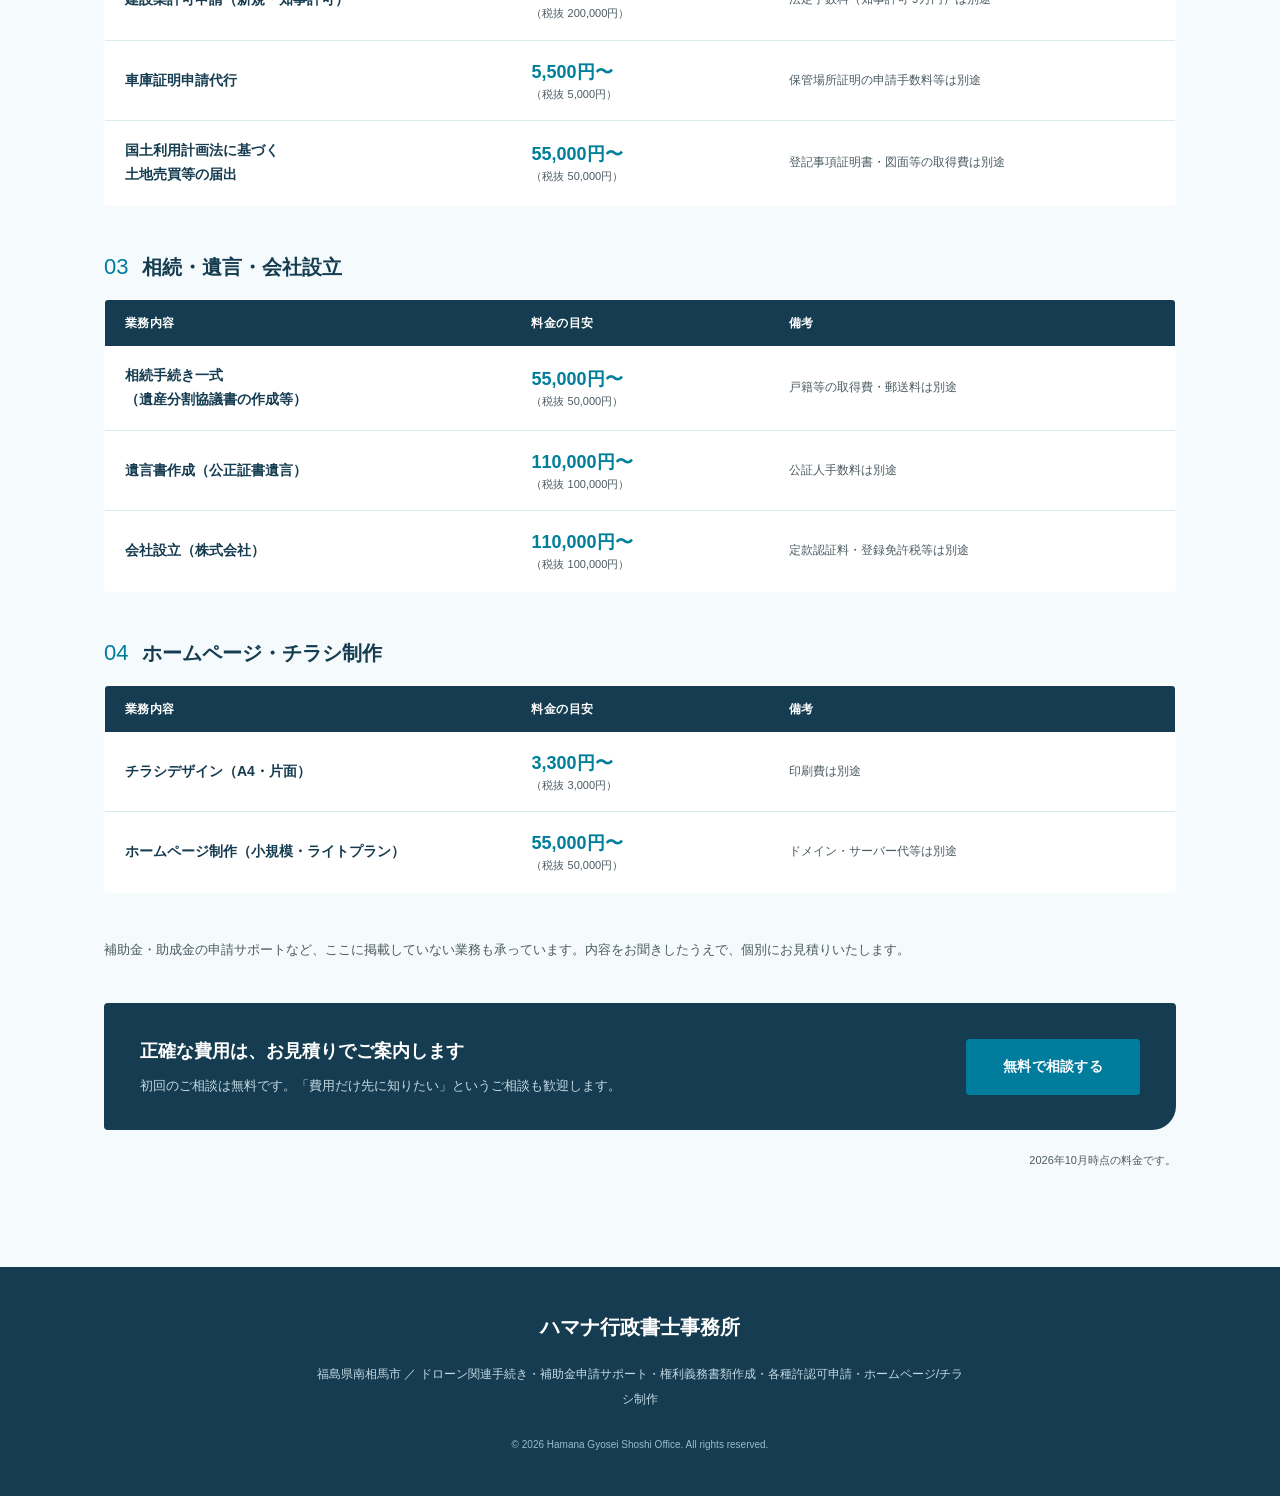
==== commit 65fd36fa: "dejitarutorannsi-ba-" ====
--- a/fees.html
+++ b/fees.html
@@ -81,9 +81,9 @@
         </thead>
         <tbody>
           <tr><th scope="row">農地転用許可申請</th><td class="fee-price">88,000円〜<small>（税抜 80,000円）</small></td><td class="fee-note">図面作成費等は別途</td></tr>
-          <tr><th scope="row">建設業許可申請（新規・知事許可）</th><td class="fee-price">165,000円〜<small>（税抜 150,000円）</small></td><td class="fee-note">法定手数料（知事許可 9万円）は別途</td></tr>
           <tr><th scope="row">飲食店営業許可</th><td class="fee-price">77,000円〜<small>（税抜 70,000円）</small></td><td class="fee-note">保健所への申請手数料は別途</td></tr>
           <tr><th scope="row">古物商許可（新規・個人）</th><td class="fee-price">77,000円〜<small>（税抜 70,000円）</small></td><td class="fee-note">警察署への申請手数料は別途</td></tr>
+          <tr><th scope="row">建設業許可申請（新規・知事許可）</th><td class="fee-price">220,000円〜<small>（税抜 200,000円）</small></td><td class="fee-note">法定手数料（知事許可 9万円）は別途</td></tr>
           <tr><th scope="row">車庫証明申請代行</th><td class="fee-price">5,500円〜<small>（税抜 5,000円）</small></td><td class="fee-note">保管場所証明の申請手数料等は別途</td></tr>
           <tr><th scope="row">国土利用計画法に基づく<br class="only-wide">土地売買等の届出</th><td class="fee-price">55,000円〜<small>（税抜 50,000円）</small></td><td class="fee-note">登記事項証明書・図面等の取得費は別途</td></tr>
         </tbody>
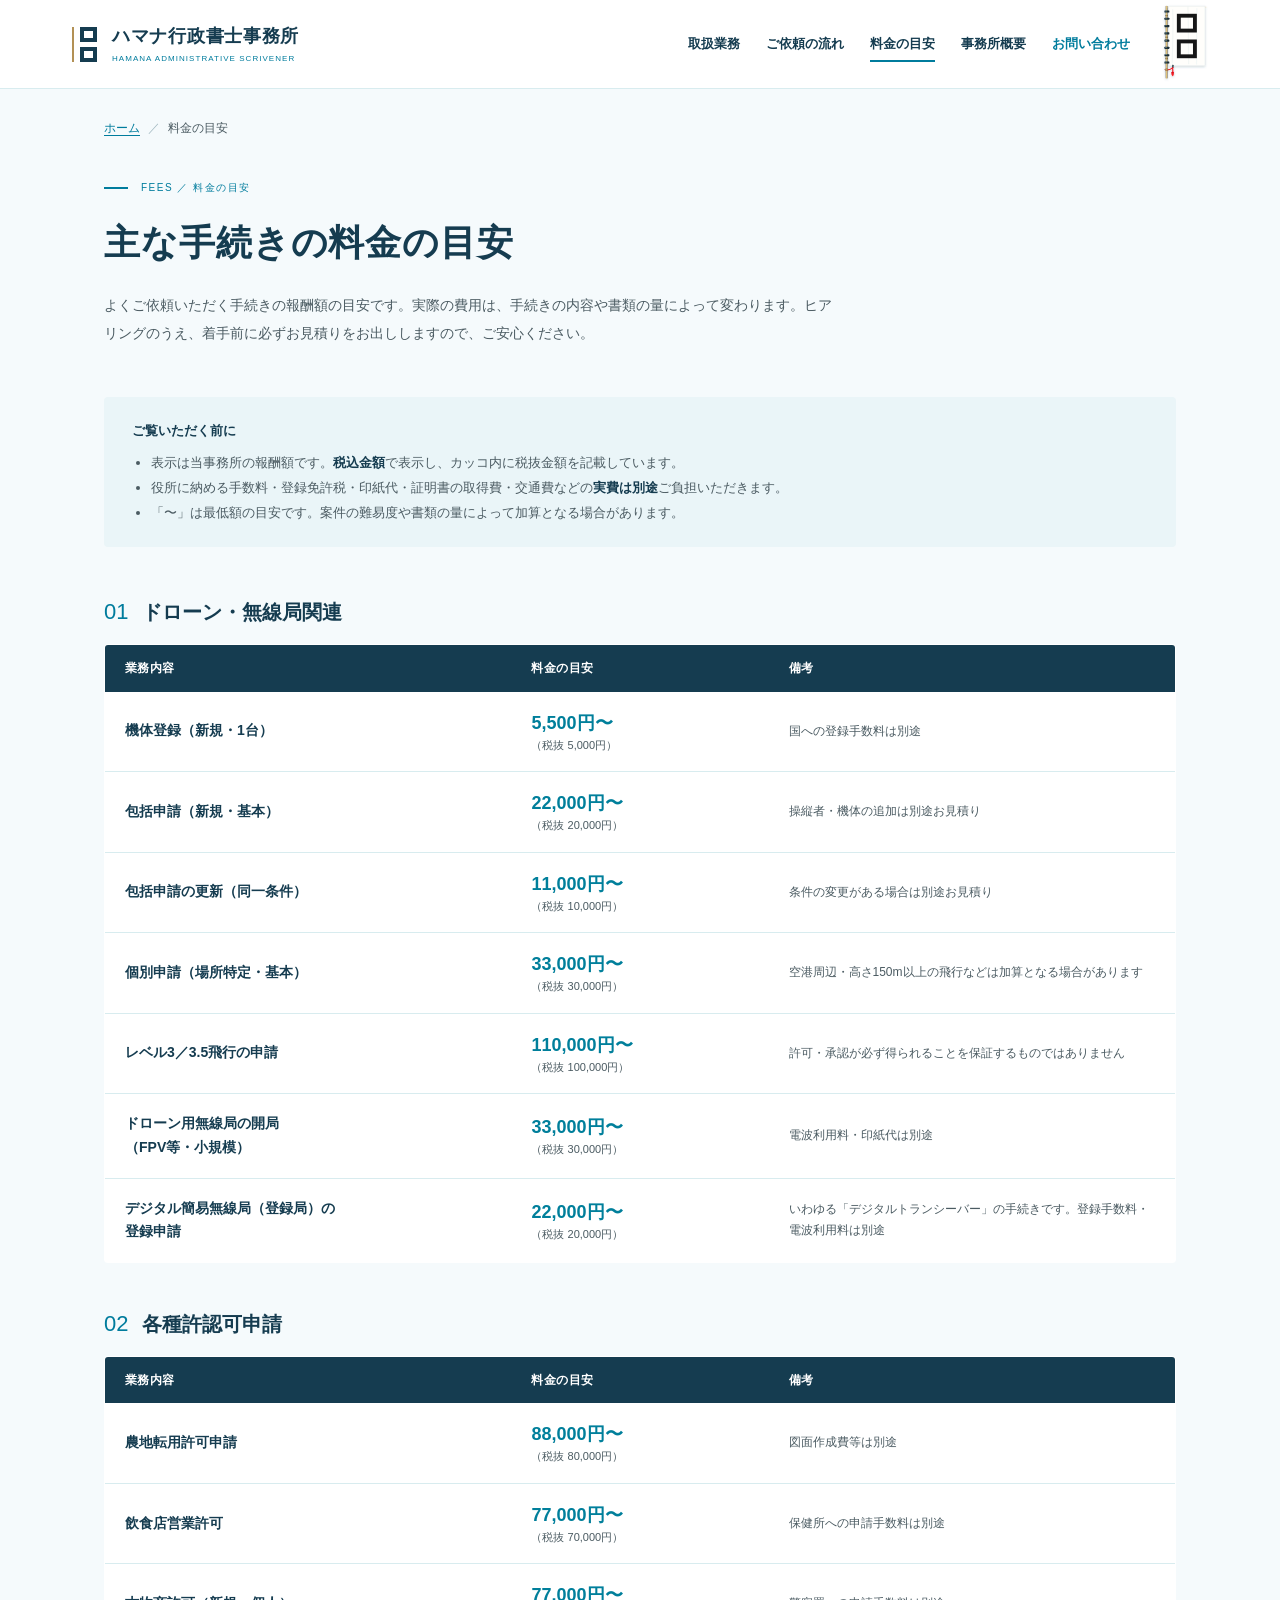
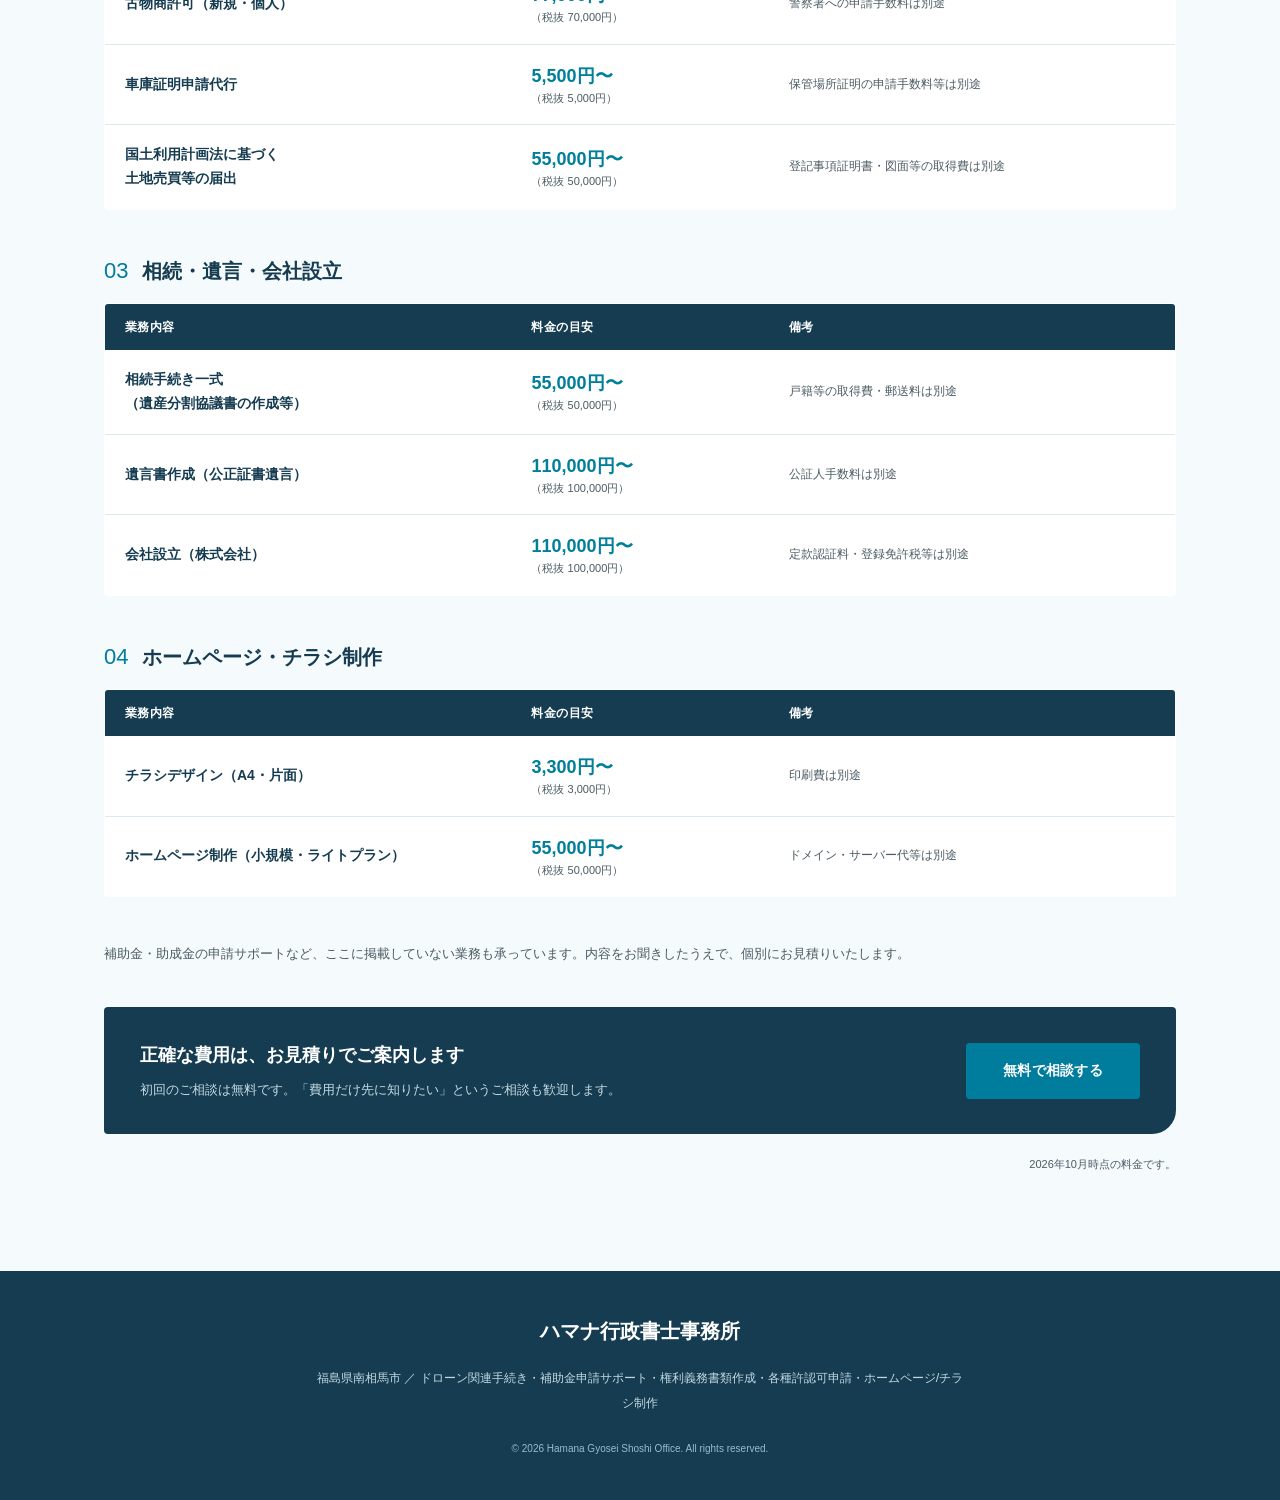
==== commit a798318e: "1014-2" ====
--- a/fees.html
+++ b/fees.html
@@ -68,6 +68,7 @@
           <tr><th scope="row">個別申請（場所特定・基本）</th><td class="fee-price">33,000円〜<small>（税抜 30,000円）</small></td><td class="fee-note">空港周辺・高さ150m以上の飛行などは加算となる場合があります</td></tr>
           <tr><th scope="row">レベル3／3.5飛行の申請</th><td class="fee-price">110,000円〜<small>（税抜 100,000円）</small></td><td class="fee-note">許可・承認が必ず得られることを保証するものではありません</td></tr>
           <tr><th scope="row">ドローン用無線局の開局<br class="only-wide">（FPV等・小規模）</th><td class="fee-price">33,000円〜<small>（税抜 30,000円）</small></td><td class="fee-note">電波利用料・印紙代は別途</td></tr>
+          <tr><th scope="row">デジタル簡易無線局（登録局）の<br class="only-wide">登録申請</th><td class="fee-price">22,000円〜<small>（税抜 20,000円）</small></td><td class="fee-note">いわゆる「デジタルトランシーバー」の手続きです。登録手数料・電波利用料は別途</td></tr>
         </tbody>
       </table>
     </div>
@@ -83,7 +84,6 @@
           <tr><th scope="row">農地転用許可申請</th><td class="fee-price">88,000円〜<small>（税抜 80,000円）</small></td><td class="fee-note">図面作成費等は別途</td></tr>
           <tr><th scope="row">飲食店営業許可</th><td class="fee-price">77,000円〜<small>（税抜 70,000円）</small></td><td class="fee-note">保健所への申請手数料は別途</td></tr>
           <tr><th scope="row">古物商許可（新規・個人）</th><td class="fee-price">77,000円〜<small>（税抜 70,000円）</small></td><td class="fee-note">警察署への申請手数料は別途</td></tr>
-          <tr><th scope="row">建設業許可申請（新規・知事許可）</th><td class="fee-price">220,000円〜<small>（税抜 200,000円）</small></td><td class="fee-note">法定手数料（知事許可 9万円）は別途</td></tr>
           <tr><th scope="row">車庫証明申請代行</th><td class="fee-price">5,500円〜<small>（税抜 5,000円）</small></td><td class="fee-note">保管場所証明の申請手数料等は別途</td></tr>
           <tr><th scope="row">国土利用計画法に基づく<br class="only-wide">土地売買等の届出</th><td class="fee-price">55,000円〜<small>（税抜 50,000円）</small></td><td class="fee-note">登記事項証明書・図面等の取得費は別途</td></tr>
         </tbody>
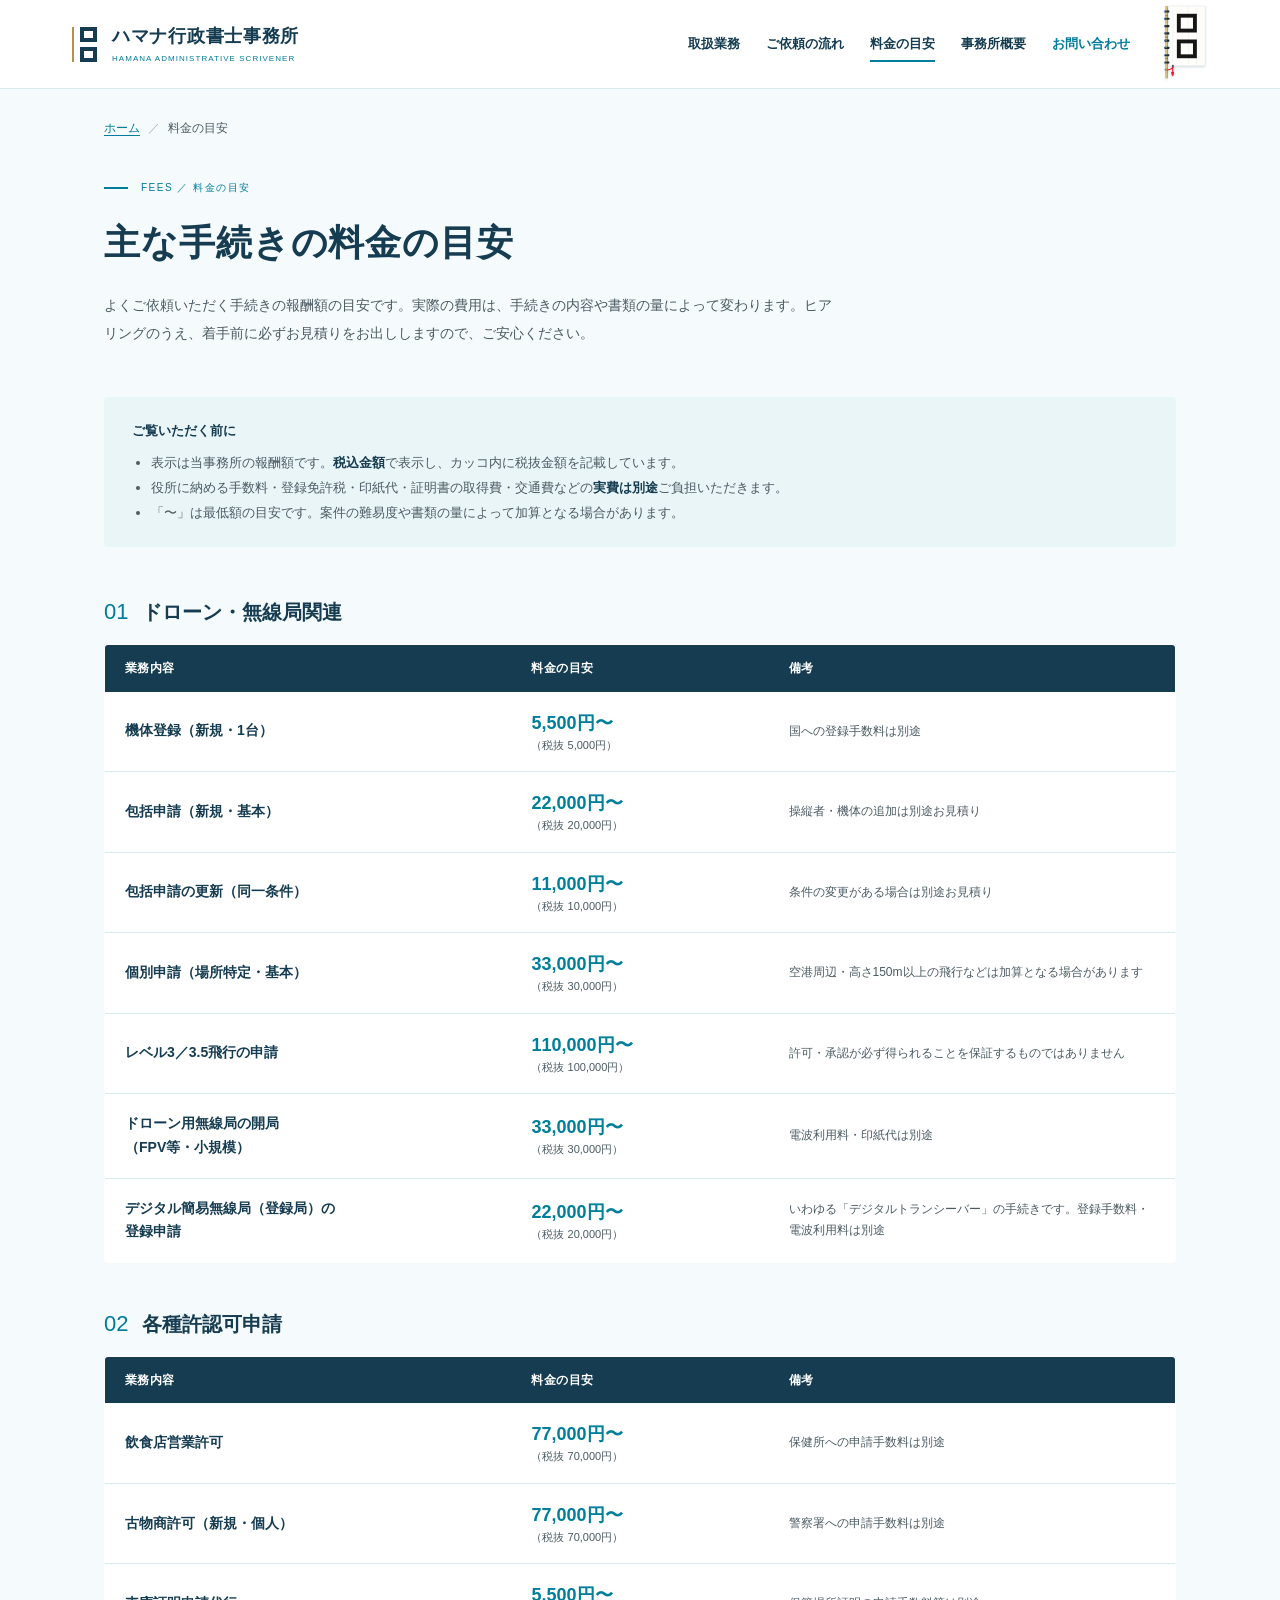
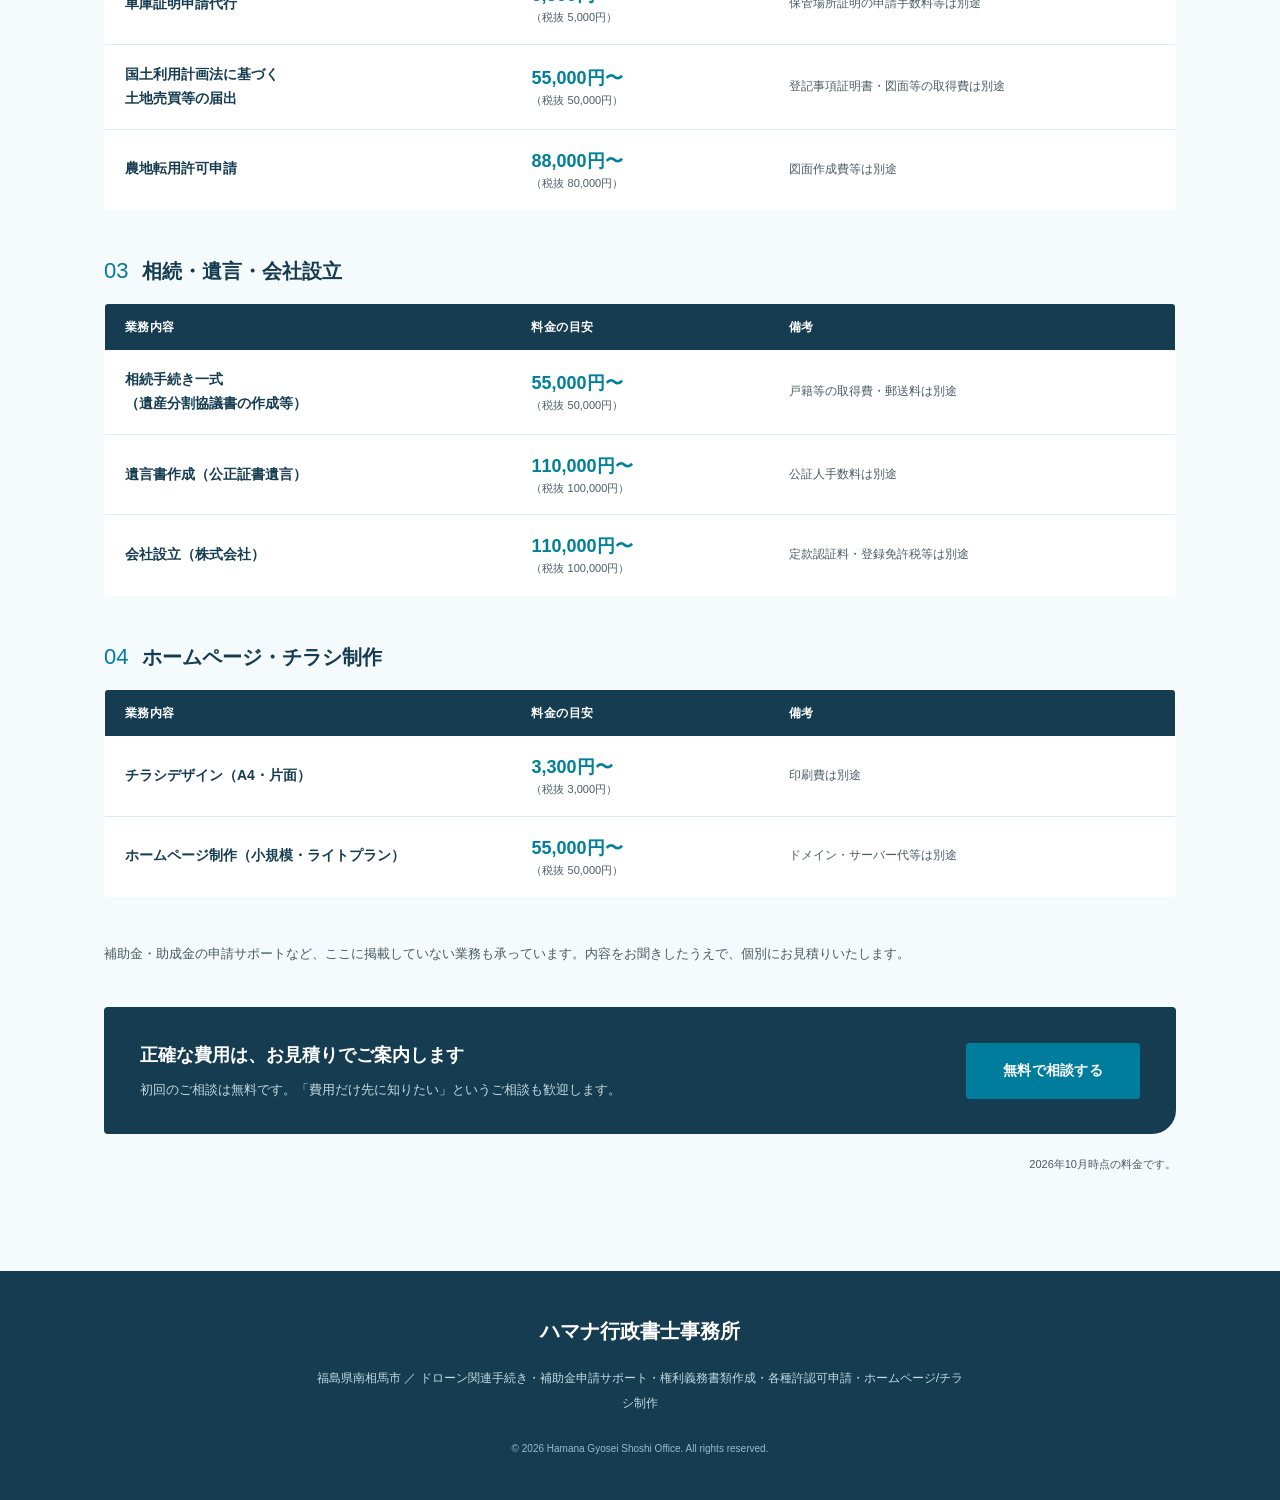
==== commit 2da8d2dc: "noten" ====
--- a/fees.html
+++ b/fees.html
@@ -81,11 +81,11 @@
           <tr><th scope="col">業務内容</th><th scope="col">料金の目安</th><th scope="col">備考</th></tr>
         </thead>
         <tbody>
-          <tr><th scope="row">農地転用許可申請</th><td class="fee-price">88,000円〜<small>（税抜 80,000円）</small></td><td class="fee-note">図面作成費等は別途</td></tr>
           <tr><th scope="row">飲食店営業許可</th><td class="fee-price">77,000円〜<small>（税抜 70,000円）</small></td><td class="fee-note">保健所への申請手数料は別途</td></tr>
           <tr><th scope="row">古物商許可（新規・個人）</th><td class="fee-price">77,000円〜<small>（税抜 70,000円）</small></td><td class="fee-note">警察署への申請手数料は別途</td></tr>
           <tr><th scope="row">車庫証明申請代行</th><td class="fee-price">5,500円〜<small>（税抜 5,000円）</small></td><td class="fee-note">保管場所証明の申請手数料等は別途</td></tr>
           <tr><th scope="row">国土利用計画法に基づく<br class="only-wide">土地売買等の届出</th><td class="fee-price">55,000円〜<small>（税抜 50,000円）</small></td><td class="fee-note">登記事項証明書・図面等の取得費は別途</td></tr>
+          <tr><th scope="row">農地転用許可申請</th><td class="fee-price">88,000円〜<small>（税抜 80,000円）</small></td><td class="fee-note">図面作成費等は別途</td></tr>
         </tbody>
       </table>
     </div>
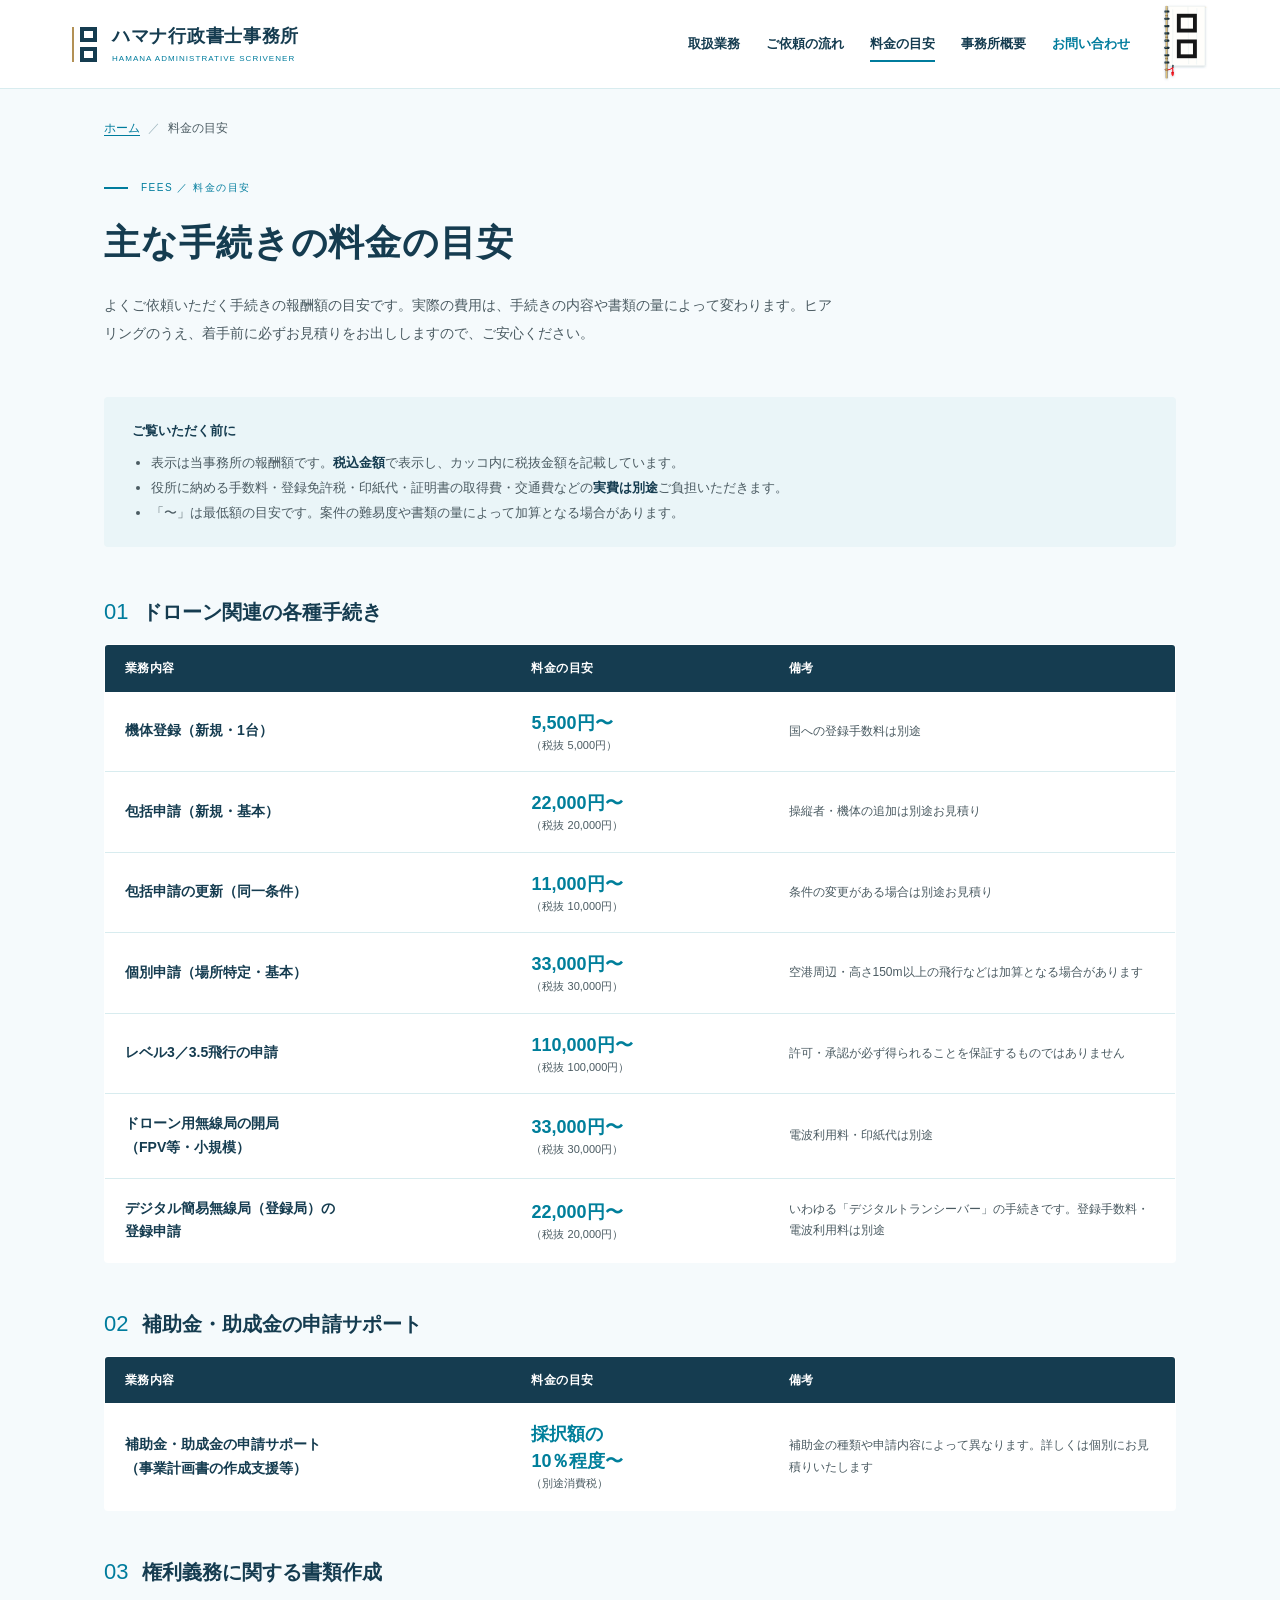
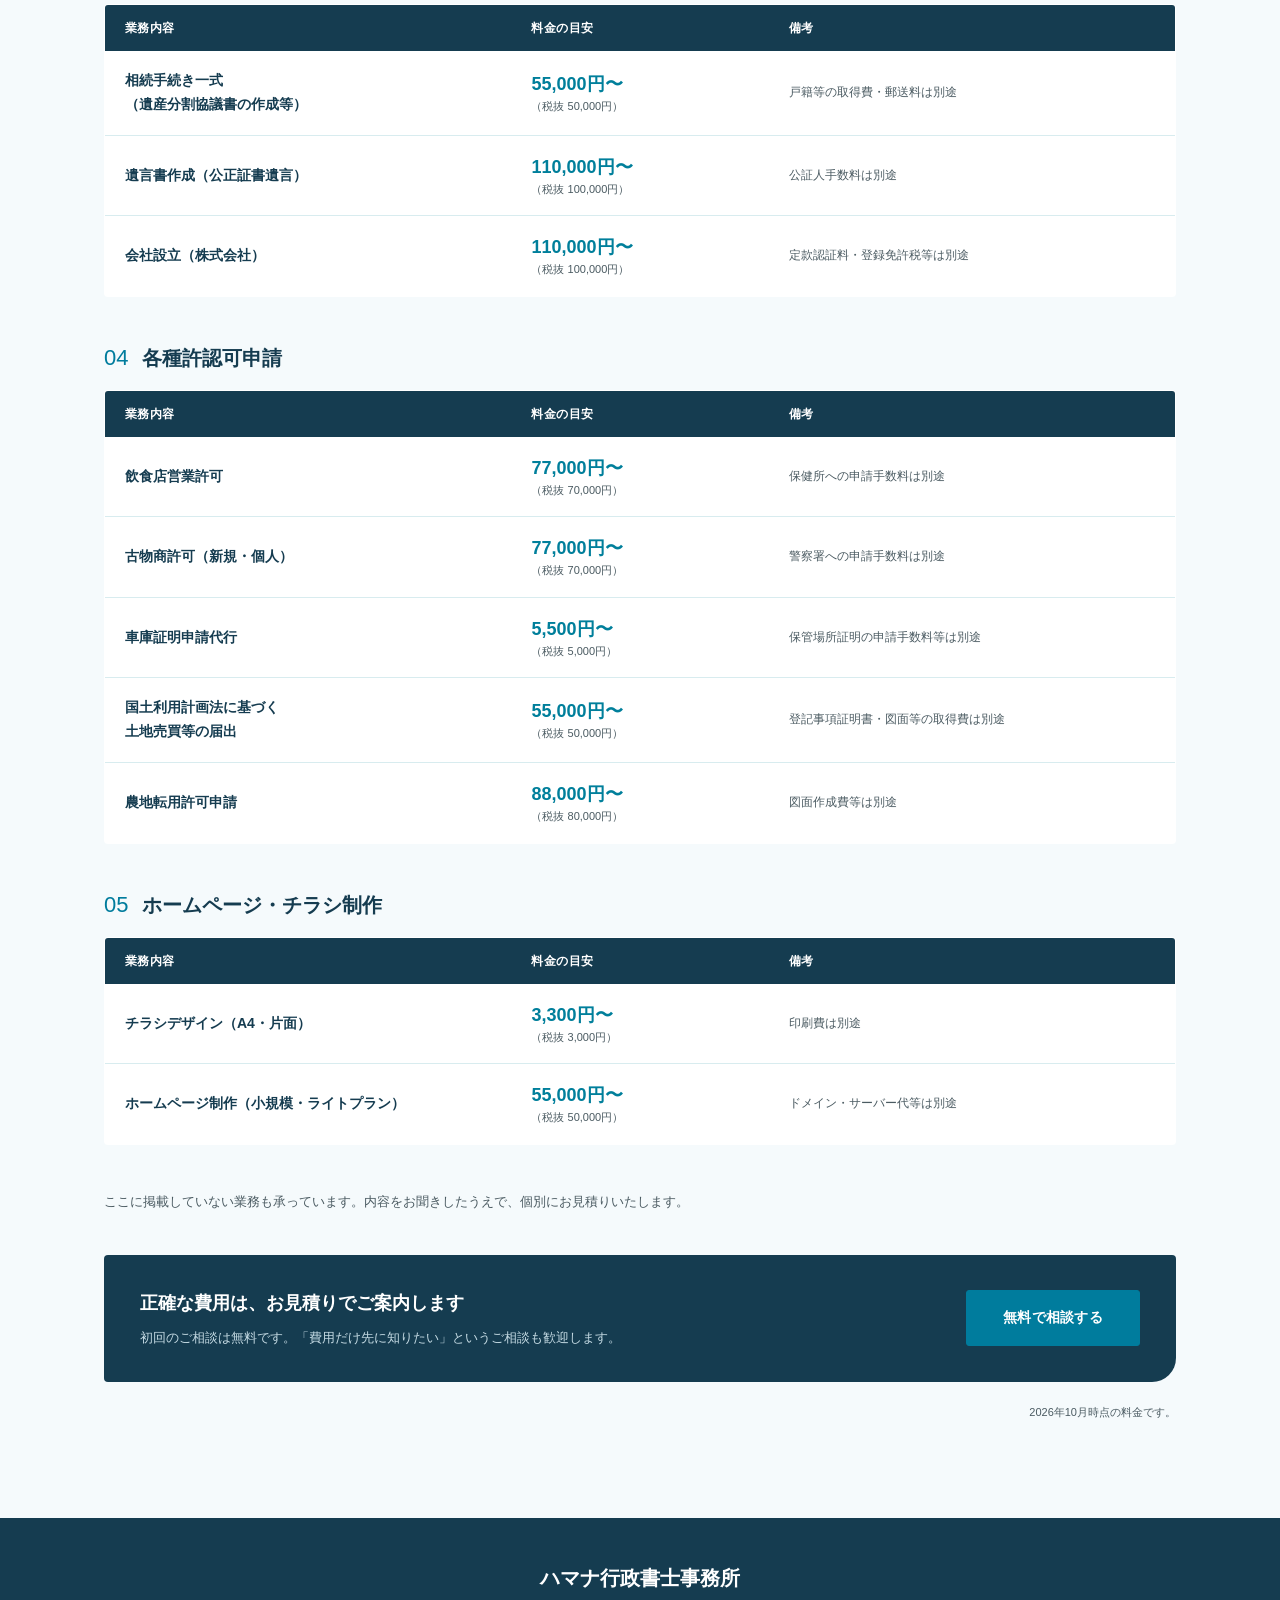
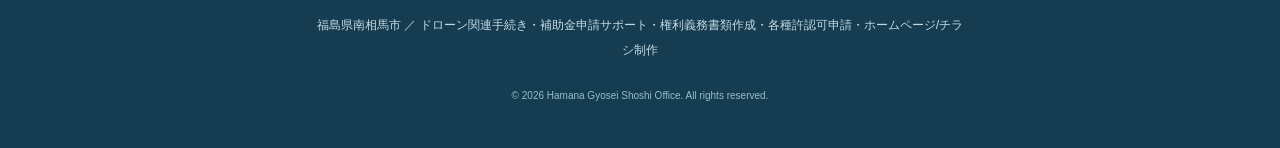
==== commit 61bfa1d4: "1014-3" ====
--- a/fees.html
+++ b/fees.html
@@ -54,9 +54,9 @@
       </ul>
     </div>
 
-    <!-- ドローン・無線局 -->
+    <!-- ドローン関連 -->
     <div class="fee-group" id="fee-drone">
-      <h2 class="fee-group-title"><span class="fee-group-no">01</span>ドローン・無線局関連</h2>
+      <h2 class="fee-group-title"><span class="fee-group-no">01</span>ドローン関連の各種手続き</h2>
       <table class="fee-table">
         <thead>
           <tr><th scope="col">業務内容</th><th scope="col">料金の目安</th><th scope="col">備考</th></tr>
@@ -73,9 +73,37 @@
       </table>
     </div>
 
-    <!-- 許認可 -->
+    <!-- 補助金 -->
+    <div class="fee-group" id="fee-subsidy">
+      <h2 class="fee-group-title"><span class="fee-group-no">02</span>補助金・助成金の申請サポート</h2>
+      <table class="fee-table">
+        <thead>
+          <tr><th scope="col">業務内容</th><th scope="col">料金の目安</th><th scope="col">備考</th></tr>
+        </thead>
+        <tbody>
+          <tr><th scope="row">補助金・助成金の申請サポート<br class="only-wide">（事業計画書の作成支援等）</th><td class="fee-price">採択額の<br class="only-wide">10％程度〜<small>（別途消費税）</small></td><td class="fee-note">補助金の種類や申請内容によって異なります。詳しくは個別にお見積りいたします</td></tr>
+        </tbody>
+      </table>
+    </div>
+
+    <!-- 権利義務・相続 -->
+    <div class="fee-group" id="fee-documents">
+      <h2 class="fee-group-title"><span class="fee-group-no">03</span>権利義務に関する書類作成</h2>
+      <table class="fee-table">
+        <thead>
+          <tr><th scope="col">業務内容</th><th scope="col">料金の目安</th><th scope="col">備考</th></tr>
+        </thead>
+        <tbody>
+          <tr><th scope="row">相続手続き一式<br class="only-wide">（遺産分割協議書の作成等）</th><td class="fee-price">55,000円〜<small>（税抜 50,000円）</small></td><td class="fee-note">戸籍等の取得費・郵送料は別途</td></tr>
+          <tr><th scope="row">遺言書作成（公正証書遺言）</th><td class="fee-price">110,000円〜<small>（税抜 100,000円）</small></td><td class="fee-note">公証人手数料は別途</td></tr>
+          <tr><th scope="row">会社設立（株式会社）</th><td class="fee-price">110,000円〜<small>（税抜 100,000円）</small></td><td class="fee-note">定款認証料・登録免許税等は別途</td></tr>
+        </tbody>
+      </table>
+    </div>
+
+    <!-- 各種許認可 -->
     <div class="fee-group" id="fee-licenses">
-      <h2 class="fee-group-title"><span class="fee-group-no">02</span>各種許認可申請</h2>
+      <h2 class="fee-group-title"><span class="fee-group-no">04</span>各種許認可申請</h2>
       <table class="fee-table">
         <thead>
           <tr><th scope="col">業務内容</th><th scope="col">料金の目安</th><th scope="col">備考</th></tr>
@@ -90,24 +118,9 @@
       </table>
     </div>
 
-    <!-- 相続・遺言・会社設立 -->
-    <div class="fee-group" id="fee-documents">
-      <h2 class="fee-group-title"><span class="fee-group-no">03</span>相続・遺言・会社設立</h2>
-      <table class="fee-table">
-        <thead>
-          <tr><th scope="col">業務内容</th><th scope="col">料金の目安</th><th scope="col">備考</th></tr>
-        </thead>
-        <tbody>
-          <tr><th scope="row">相続手続き一式<br class="only-wide">（遺産分割協議書の作成等）</th><td class="fee-price">55,000円〜<small>（税抜 50,000円）</small></td><td class="fee-note">戸籍等の取得費・郵送料は別途</td></tr>
-          <tr><th scope="row">遺言書作成（公正証書遺言）</th><td class="fee-price">110,000円〜<small>（税抜 100,000円）</small></td><td class="fee-note">公証人手数料は別途</td></tr>
-          <tr><th scope="row">会社設立（株式会社）</th><td class="fee-price">110,000円〜<small>（税抜 100,000円）</small></td><td class="fee-note">定款認証料・登録免許税等は別途</td></tr>
-        </tbody>
-      </table>
-    </div>
-
     <!-- HP・チラシ -->
     <div class="fee-group" id="fee-creative">
-      <h2 class="fee-group-title"><span class="fee-group-no">04</span>ホームページ・チラシ制作</h2>
+      <h2 class="fee-group-title"><span class="fee-group-no">05</span>ホームページ・チラシ制作</h2>
       <table class="fee-table">
         <thead>
           <tr><th scope="col">業務内容</th><th scope="col">料金の目安</th><th scope="col">備考</th></tr>
@@ -119,7 +132,7 @@
       </table>
     </div>
 
-    <p class="fee-other">補助金・助成金の申請サポートなど、ここに掲載していない業務も承っています。内容をお聞きしたうえで、個別にお見積りいたします。</p>
+    <p class="fee-other">ここに掲載していない業務も承っています。内容をお聞きしたうえで、個別にお見積りいたします。</p>
 
     <div class="fee-cta">
       <div>
